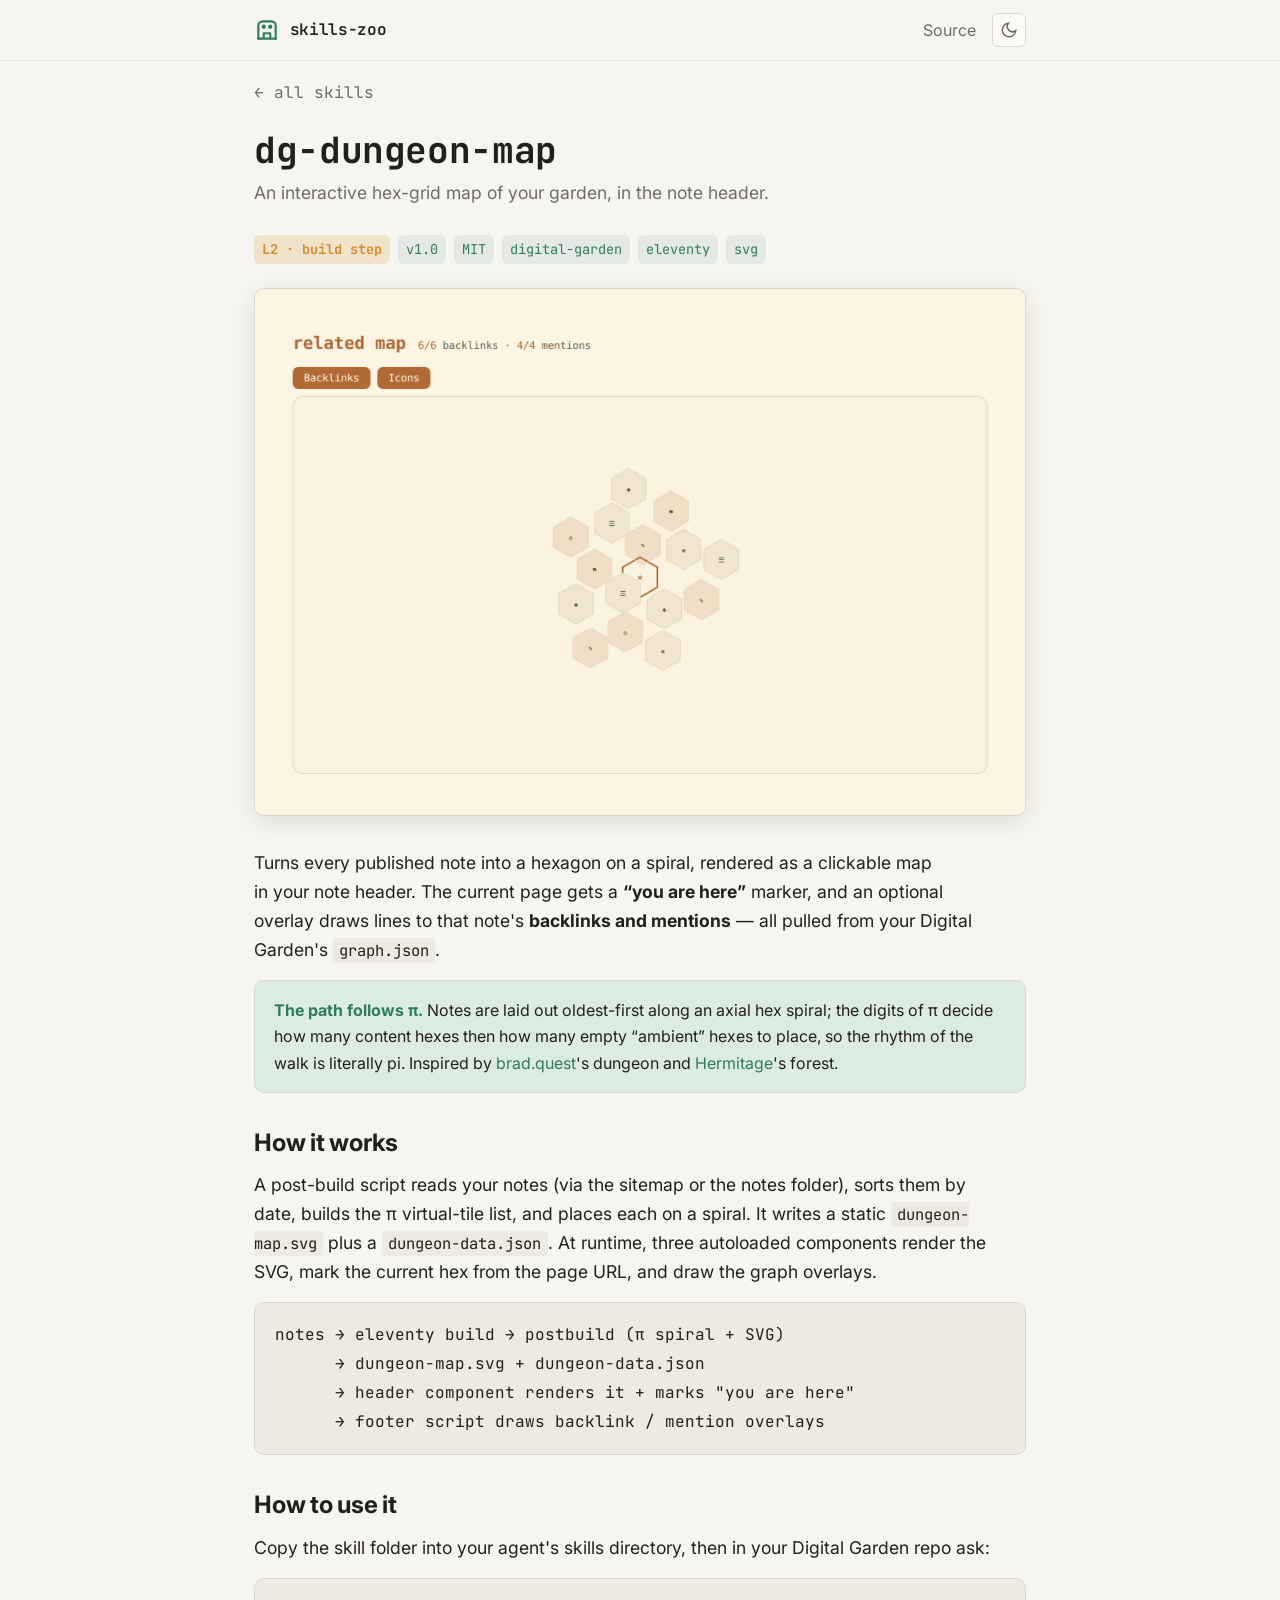
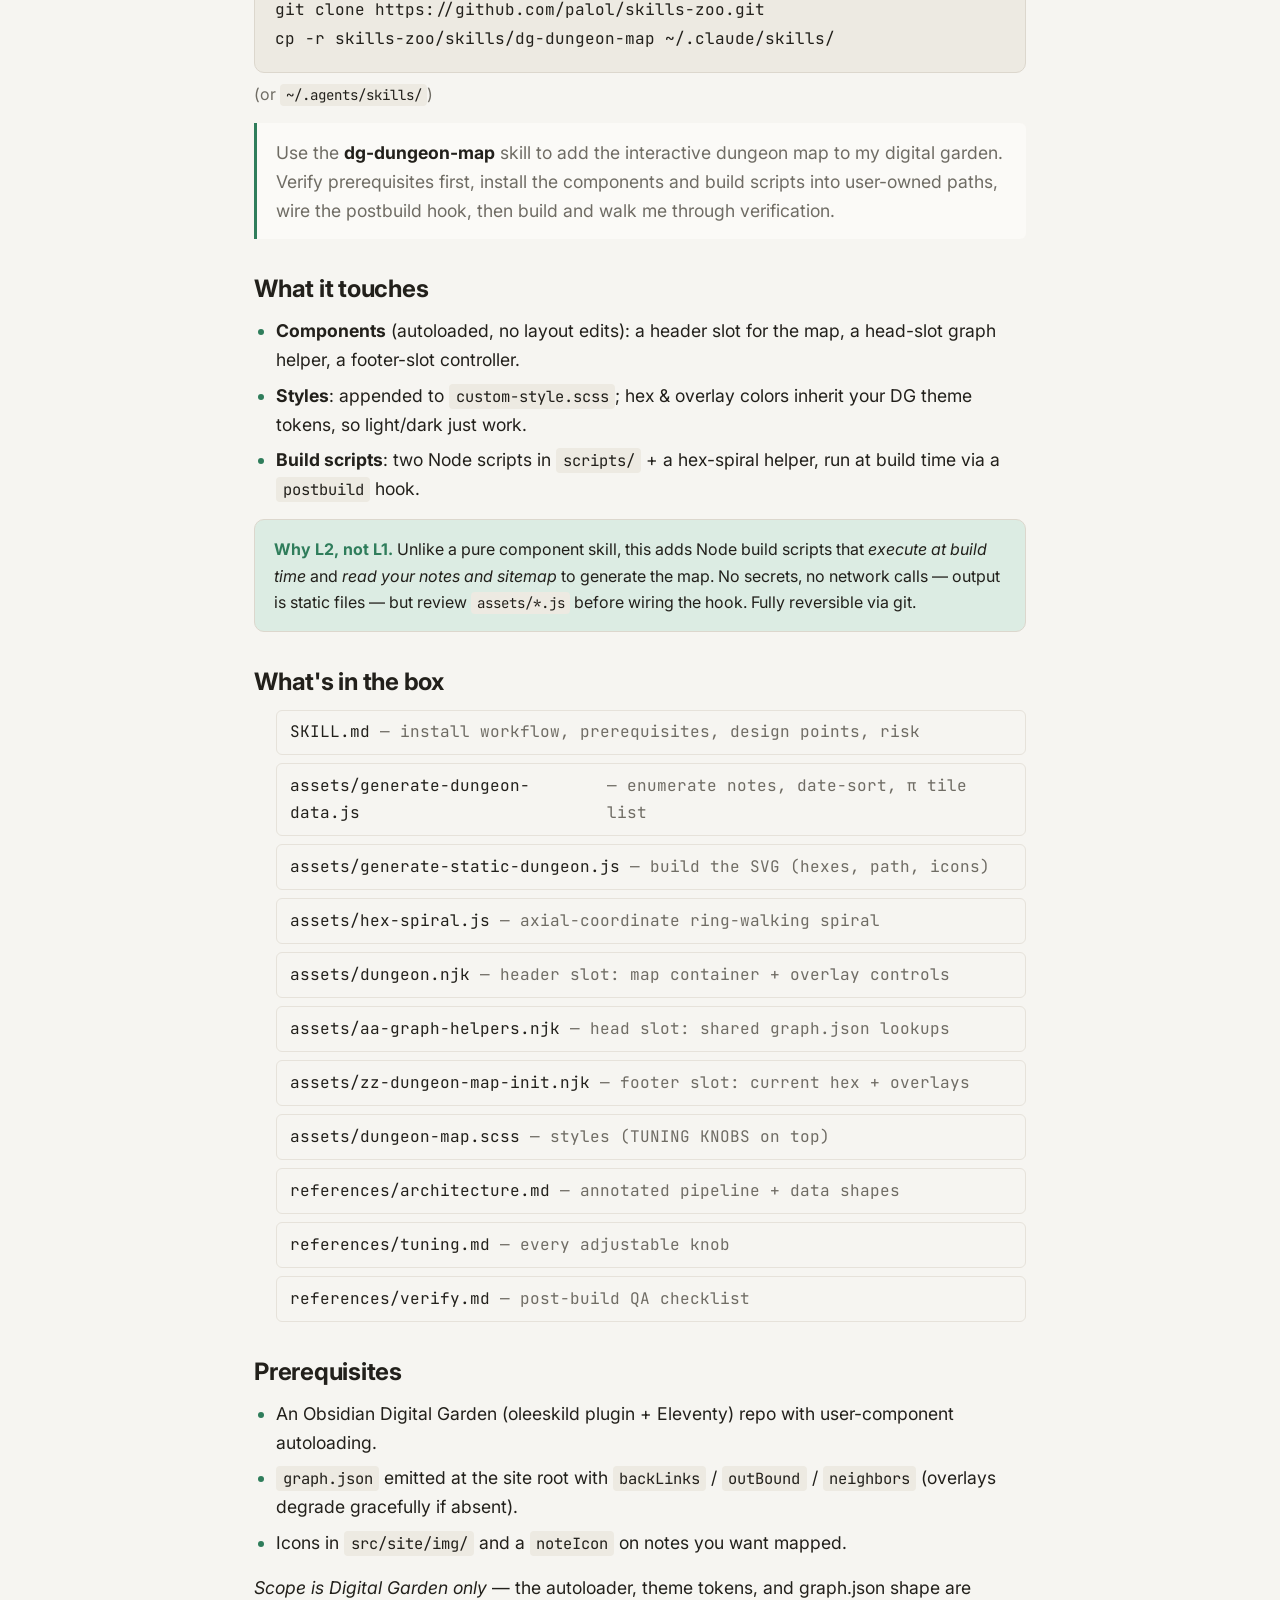
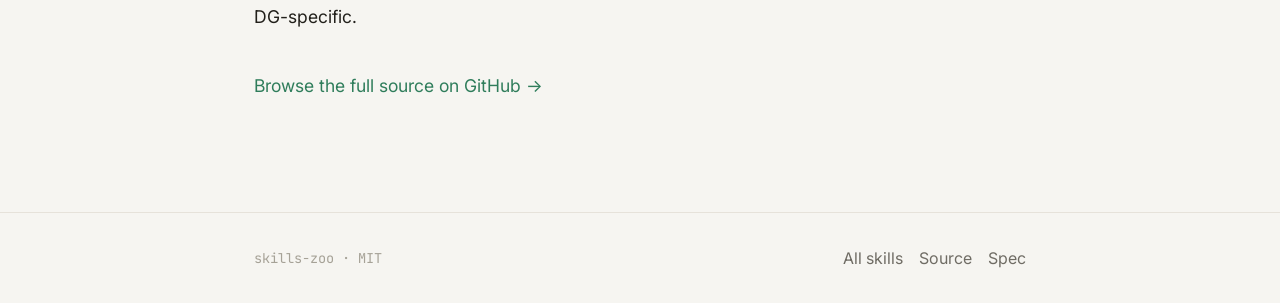
==== docs/skills/dg-dungeon-map/index.html @ d7ce1f59 "Add exemplar screenshots: card thumbs, detail heroes, og:image (7 skills, dark+light theme-swap)" ====
<!doctype html>
<html lang="en" data-theme="dark">
<head>
<meta charset="utf-8">
<meta name="viewport" content="width=device-width, initial-scale=1">
<title>dg-dungeon-map — skills-zoo</title>
<meta name="description" content="Add an interactive hex-grid dungeon map to an Obsidian Digital Garden site — a pi-driven spiral of your notes, a you-are-here marker, and backlink/mention overlays from graph.json.">
<link rel="preconnect" href="https://fonts.googleapis.com">
<link rel="preconnect" href="https://fonts.gstatic.com" crossorigin>
<link href="https://fonts.googleapis.com/css2?family=Inter:wght@400;500;600&family=JetBrains+Mono:wght@400;500;600&display=swap" rel="stylesheet">
<link rel="stylesheet" href="../../style.css">
<link rel="icon" href="data:image/svg+xml,%3Csvg xmlns='http://www.w3.org/2000/svg' viewBox='0 0 24 24' fill='none' stroke='%236cc79a' stroke-width='2'%3E%3Cpath d='M4 20V8a4 4 0 0 1 4-4h8a4 4 0 0 1 4 4v12'/%3E%3Cpath d='M4 20h16M9 20v-5h6v5'/%3E%3Ccircle cx='9' cy='9' r='1'/%3E%3Ccircle cx='15' cy='9' r='1'/%3E%3C/svg%3E">
<meta property="og:type" content="article">
<meta property="og:title" content="dg-dungeon-map — skills-zoo">
<meta property="og:description" content="Add an interactive hex-grid dungeon map to an Obsidian Digital Garden site — a pi-driven spiral of your notes, a you-are-here marker, and backlink/mention overlays from graph.json.">
<meta property="og:image" content="https://palol.github.io/skills-zoo/skills/dg-dungeon-map/preview-dark.png">
<meta property="og:url" content="https://palol.github.io/skills-zoo/skills/dg-dungeon-map/">
<meta name="twitter:card" content="summary_large_image">
<meta name="twitter:image" content="https://palol.github.io/skills-zoo/skills/dg-dungeon-map/preview-dark.png">
</head>
<body>

<header class="site-header">
  <div class="wrap">
    <a class="brand" href="../../">
      <svg viewBox="0 0 24 24" fill="none" stroke="currentColor" stroke-width="2" stroke-linecap="round" stroke-linejoin="round" aria-hidden="true">
        <path d="M4 20V8a4 4 0 0 1 4-4h8a4 4 0 0 1 4 4v12"/>
        <path d="M4 20h16M9 20v-5h6v5"/>
        <circle cx="9" cy="9" r="1"/><circle cx="15" cy="9" r="1"/>
      </svg>
      <span class="brand-name">skills-zoo</span>
    </a>
    <span class="header-spacer"></span>
    <a class="header-link" href="https://github.com/palol/skills-zoo/tree/main/skills/dg-dungeon-map">Source</a>
    <button class="theme-toggle" data-theme-toggle aria-label="Toggle theme"></button>
  </div>
</header>

<main class="wrap prose">

  <a class="backlink" href="../../">← all skills</a>

  <h1>dg-dungeon-map</h1>
  <p class="sub">An interactive hex-grid map of your garden, in the note header.</p>

  <div class="meta-row">
    <span class="risk-pill risk-pill--l2">L2 · build step</span>
    <span class="tag">v1.0</span>
    <span class="tag">MIT</span>
    <span class="tag">digital-garden</span>
    <span class="tag">eleventy</span>
    <span class="tag">svg</span>
  </div>

  
  <img class="skill-shot skill-shot--dark" src="./preview-dark.png" alt="dg-dungeon-map example screenshot" loading="lazy" width="900" height="560">
  <img class="skill-shot skill-shot--light" src="./preview-light.png" alt="dg-dungeon-map example screenshot" loading="lazy" width="900" height="560">
<p>Turns every published note into a hexagon on a spiral, rendered as a clickable map in your note header. The current page gets a <strong>“you are here”</strong> marker, and an optional overlay draws lines to that note's <strong>backlinks and mentions</strong> — all pulled from your Digital Garden's <code>graph.json</code>.</p>

  <div class="callout">
    <strong>The path follows π.</strong> Notes are laid out oldest-first along an axial hex spiral; the digits of π decide how many content hexes then how many empty “ambient” hexes to place, so the rhythm of the walk is literally pi. Inspired by <a href="https://brad.quest/">brad.quest</a>'s dungeon and <a href="https://hermitage.utsob.me/">Hermitage</a>'s forest.
  </div>

  <h2>How it works</h2>
  <p>A post-build script reads your notes (via the sitemap or the notes folder), sorts them by date, builds the π virtual-tile list, and places each on a spiral. It writes a static <code>dungeon-map.svg</code> plus a <code>dungeon-data.json</code>. At runtime, three autoloaded components render the SVG, mark the current hex from the page URL, and draw the graph overlays.</p>
  <pre><code>notes → eleventy build → postbuild (π spiral + SVG)
      → dungeon-map.svg + dungeon-data.json
      → header component renders it + marks "you are here"
      → footer script draws backlink / mention overlays</code></pre>

  <h2>How to use it</h2>
  <p>Copy the skill folder into your agent's skills directory, then in your Digital Garden repo ask:</p>
  <pre><code>git clone https://github.com/palol/skills-zoo.git
cp -r skills-zoo/skills/dg-dungeon-map ~/.claude/skills/</code></pre>
  <p style="margin-top:-.75rem;color:var(--text-muted);font-size:var(--text-sm)">(or <code>~/.agents/skills/</code>)</p>
  <blockquote><p>Use the <strong>dg-dungeon-map</strong> skill to add the interactive dungeon map to my digital garden. Verify prerequisites first, install the components and build scripts into user-owned paths, wire the postbuild hook, then build and walk me through verification.</p></blockquote>

  <h2>What it touches</h2>
  <ul>
    <li><strong>Components</strong> (autoloaded, no layout edits): a header slot for the map, a head-slot graph helper, a footer-slot controller.</li>
    <li><strong>Styles</strong>: appended to <code>custom-style.scss</code>; hex &amp; overlay colors inherit your DG theme tokens, so light/dark just work.</li>
    <li><strong>Build scripts</strong>: two Node scripts in <code>scripts/</code> + a hex-spiral helper, run at build time via a <code>postbuild</code> hook.</li>
  </ul>

  <div class="callout">
    <strong>Why L2, not L1.</strong> Unlike a pure component skill, this adds Node build scripts that <em>execute at build time</em> and <em>read your notes and sitemap</em> to generate the map. No secrets, no network calls — output is static files — but review <code>assets/*.js</code> before wiring the hook. Fully reversible via git.
  </div>

  <h2>What's in the box</h2>
  <ul class="filelist" role="list">
    <li><span class="fname">SKILL.md</span> — install workflow, prerequisites, design points, risk</li>
    <li><span class="fname">assets/generate-dungeon-data.js</span> — enumerate notes, date-sort, π tile list</li>
    <li><span class="fname">assets/generate-static-dungeon.js</span> — build the SVG (hexes, path, icons)</li>
    <li><span class="fname">assets/hex-spiral.js</span> — axial-coordinate ring-walking spiral</li>
    <li><span class="fname">assets/dungeon.njk</span> — header slot: map container + overlay controls</li>
    <li><span class="fname">assets/aa-graph-helpers.njk</span> — head slot: shared graph.json lookups</li>
    <li><span class="fname">assets/zz-dungeon-map-init.njk</span> — footer slot: current hex + overlays</li>
    <li><span class="fname">assets/dungeon-map.scss</span> — styles (TUNING KNOBS on top)</li>
    <li><span class="fname">references/architecture.md</span> — annotated pipeline + data shapes</li>
    <li><span class="fname">references/tuning.md</span> — every adjustable knob</li>
    <li><span class="fname">references/verify.md</span> — post-build QA checklist</li>
  </ul>

  <h2>Prerequisites</h2>
  <ul>
    <li>An Obsidian Digital Garden (oleeskild plugin + Eleventy) repo with user-component autoloading.</li>
    <li><code>graph.json</code> emitted at the site root with <code>backLinks</code> / <code>outBound</code> / <code>neighbors</code> (overlays degrade gracefully if absent).</li>
    <li>Icons in <code>src/site/img/</code> and a <code>noteIcon</code> on notes you want mapped.</li>
  </ul>
  <p><em>Scope is Digital Garden only</em> — the autoloader, theme tokens, and graph.json shape are DG-specific.</p>

  <p style="margin-top:2.5rem">
    <a href="https://github.com/palol/skills-zoo/tree/main/skills/dg-dungeon-map">Browse the full source on GitHub →</a>
  </p>

</main>

<footer class="site-footer">
  <div class="wrap">
    <span class="foot-mono">skills-zoo · MIT</span>
    <span class="header-spacer"></span>
    <a href="../../">All skills</a>
    <a href="https://github.com/palol/skills-zoo">Source</a>
    <a href="https://agentskills.io">Spec</a>
  </div>
</footer>

<script src="../../theme.js"></script>
</body>
</html>
---- docs/style.css ----
/* ============================================================
   skills-zoo docs — dark-first terminal/garden aesthetic
   ============================================================ */

:root, [data-theme="light"] {
  --bg:            #f6f5f1;
  --surface:       #fbfaf7;
  --surface-2:     #efece5;
  --border:        #dcd7cd;
  --divider:       #e6e2da;
  --text:          #22201b;
  --text-muted:    #6f6c64;
  --text-faint:    #a6a297;
  --accent:        #2f7d5b;   /* garden green */
  --accent-hover:  #245f45;
  --accent-soft:   #dcece3;
  --code-bg:       #edeae2;
  --tag-bg:        #e4e9e5;

  --font-mono: ui-monospace, 'SF Mono', 'JetBrains Mono', 'Fira Code', Menlo, Consolas, monospace;
  --font-body: 'Inter', -apple-system, BlinkMacSystemFont, 'Segoe UI', sans-serif;

  --radius:   10px;
  --radius-sm: 6px;
  --maxw: 820px;

  --text-xs: clamp(0.75rem, 0.7rem + 0.25vw, 0.85rem);
  --text-sm: clamp(0.875rem, 0.8rem + 0.35vw, 1rem);
  --text-base: clamp(1rem, 0.95rem + 0.25vw, 1.1rem);
  --text-lg: clamp(1.2rem, 1rem + 0.7vw, 1.5rem);
  --text-xl: clamp(1.6rem, 1.3rem + 1.2vw, 2.3rem);
  --text-2xl: clamp(2.1rem, 1.4rem + 2.6vw, 3.4rem);
}

[data-theme="dark"] {
  --bg:            #121311;
  --surface:       #191b18;
  --surface-2:     #20231f;
  --border:        #2c302a;
  --divider:       #23261f;
  --text:          #d6d4cc;
  --text-muted:    #8b8a80;
  --text-faint:    #5c5b53;
  --accent:        #6cc79a;
  --accent-hover:  #85d6ae;
  --accent-soft:   #1e2a23;
  --code-bg:       #1c1f1b;
  --tag-bg:        #23291f;
}

@media (prefers-color-scheme: dark) {
  :root:not([data-theme]) {
    --bg:#121311; --surface:#191b18; --surface-2:#20231f; --border:#2c302a;
    --divider:#23261f; --text:#d6d4cc; --text-muted:#8b8a80; --text-faint:#5c5b53;
    --accent:#6cc79a; --accent-hover:#85d6ae; --accent-soft:#1e2a23;
    --code-bg:#1c1f1b; --tag-bg:#23291f;
  }
}

*,*::before,*::after { box-sizing:border-box; margin:0; padding:0; }

html {
  -webkit-font-smoothing:antialiased; -moz-osx-font-smoothing:grayscale;
  text-rendering:optimizeLegibility; scroll-behavior:smooth; scroll-padding-top:5rem;
}

body {
  min-height:100dvh; line-height:1.65; font-family:var(--font-body);
  font-size:var(--text-base); color:var(--text); background:var(--bg);
}

img,svg { display:block; max-width:100%; }
a { color:var(--accent); text-decoration:none; }
a:hover { color:var(--accent-hover); text-decoration:underline; text-underline-offset:3px; }

h1,h2,h3 { line-height:1.15; text-wrap:balance; letter-spacing:-0.01em; }
p { text-wrap:pretty; max-width:68ch; }

::selection { background:var(--accent-soft); }
:focus-visible { outline:2px solid var(--accent); outline-offset:3px; border-radius:var(--radius-sm); }

@media (prefers-reduced-motion:reduce) {
  *,*::before,*::after { animation-duration:.01ms!important; transition-duration:.01ms!important; scroll-behavior:auto!important; }
}

a,button { transition:color .18s ease, background .18s ease, border-color .18s ease; }

/* ---------- layout ---------- */
.wrap { max-width:var(--maxw); margin-inline:auto; padding-inline:1.5rem; }

/* ---------- header ---------- */
.site-header {
  position:sticky; top:0; z-index:50;
  background:color-mix(in oklab, var(--bg) 86%, transparent);
  backdrop-filter:blur(10px);
  border-bottom:1px solid var(--divider);
}
.site-header .wrap {
  display:flex; align-items:center; gap:1rem;
  height:3.75rem;
}
.brand { display:flex; align-items:center; gap:.6rem; font-weight:600; color:var(--text); }
.brand:hover { text-decoration:none; color:var(--text); }
.brand svg { width:26px; height:26px; color:var(--accent); }
.brand .brand-name { font-family:var(--font-mono); font-size:1rem; letter-spacing:-.02em; }
.header-spacer { flex:1; }
.header-link { font-size:var(--text-sm); color:var(--text-muted); }
.header-link:hover { color:var(--text); text-decoration:none; }
.theme-toggle {
  display:grid; place-items:center; width:2.1rem; height:2.1rem;
  border:1px solid var(--border); border-radius:var(--radius-sm);
  background:var(--surface); color:var(--text-muted);
}
.theme-toggle:hover { color:var(--text); border-color:var(--accent); }

/* ---------- hero ---------- */
.hero { padding-block:clamp(3rem,8vw,6rem) 2.5rem; }
.eyebrow {
  font-family:var(--font-mono); font-size:var(--text-xs); letter-spacing:.12em;
  text-transform:uppercase; color:var(--accent); margin-bottom:1rem;
}
.hero h1 { font-size:var(--text-2xl); margin-bottom:1.1rem; }
.hero .lede { font-size:var(--text-lg); color:var(--text-muted); max-width:56ch; }
.hero .install-hint {
  margin-top:2rem; font-family:var(--font-mono); font-size:var(--text-sm);
  background:var(--code-bg); border:1px solid var(--border); border-radius:var(--radius);
  padding:1rem 1.15rem; color:var(--text); overflow-x:auto;
  display:flex; align-items:center; gap:.75rem;
}
.install-hint .prompt { color:var(--accent); user-select:none; }
.install-hint code { white-space:pre; }

/* ---------- sections ---------- */
section { padding-block:2rem; }
.section-label {
  font-family:var(--font-mono); font-size:var(--text-xs); letter-spacing:.1em;
  text-transform:uppercase; color:var(--text-faint); margin-bottom:1.25rem;
  display:flex; align-items:center; gap:.6rem;
}
.section-label::after { content:""; flex:1; height:1px; background:var(--divider); }

/* ---------- skill cards ---------- */
.skill-grid { display:grid; gap:1rem; }
.skill-card {
  display:block; border:1px solid var(--border); border-radius:var(--radius);
  background:var(--surface); padding:1.4rem 1.5rem; color:var(--text);
  position:relative; overflow:hidden;
}
.skill-card:hover { border-color:var(--accent); text-decoration:none; color:var(--text); }
.skill-card::before {
  content:""; position:absolute; left:0; top:0; bottom:0; width:3px;
  background:var(--accent); opacity:0; transition:opacity .18s ease;
}
.skill-card:hover::before { opacity:1; }
.skill-card .sc-head { display:flex; align-items:baseline; gap:.75rem; flex-wrap:wrap; margin-bottom:.5rem; }
.skill-card h3 { font-family:var(--font-mono); font-size:var(--text-lg); }
.skill-card .sc-ver { font-family:var(--font-mono); font-size:var(--text-xs); color:var(--text-faint); }
.skill-card p { color:var(--text-muted); font-size:var(--text-sm); max-width:none; }
/* card thumbnail preview */
.sc-thumb {
  display:block; width:calc(100% + 3rem); margin:-1.4rem -1.5rem 1.1rem;
  aspect-ratio:900/560; object-fit:cover; object-position:center top;
  border-bottom:1px solid var(--border); background:var(--surface-2);
}
.skill-card:hover .sc-thumb { filter:saturate(1.05); }
/* detail-page hero screenshot */
.skill-shot {
  width:100%; height:auto; border:1px solid var(--border);
  border-radius:var(--radius); background:var(--surface-2);
  margin:0 0 2rem; box-shadow:0 6px 24px rgba(0,0,0,.10);
}
/* theme-swap: show the preview matching the active theme (must come last) */
.sc-thumb--light, .skill-shot--light { display:none !important; }
[data-theme="light"] .sc-thumb--dark, [data-theme="light"] .skill-shot--dark { display:none !important; }
[data-theme="light"] .sc-thumb--light { display:block !important; }
[data-theme="light"] .skill-shot--light { display:block !important; }
.tags { display:flex; gap:.4rem; flex-wrap:wrap; margin-top:.85rem; }
.tag {
  font-family:var(--font-mono); font-size:var(--text-xs); color:var(--accent);
  background:var(--tag-bg); border-radius:var(--radius-sm); padding:.18rem .5rem;
}
.risk-pill {
  font-family:var(--font-mono); font-size:var(--text-xs); font-weight:600;
  padding:.18rem .5rem; border-radius:var(--radius-sm);
  background:var(--accent-soft); color:var(--accent);
}
.risk-pill--l2 {
  background:color-mix(in srgb, #d98a1f 18%, transparent);
  color:#d98a1f;
}

/* ---------- how-it-works steps ---------- */
.steps { display:grid; gap:.9rem; counter-reset:step; }
.step {
  display:flex; gap:1rem; align-items:flex-start;
  border:1px solid var(--divider); border-radius:var(--radius);
  background:var(--surface); padding:1rem 1.2rem;
}
.step .num {
  flex:none; width:1.9rem; height:1.9rem; display:grid; place-items:center;
  font-family:var(--font-mono); font-size:var(--text-sm); font-weight:600;
  background:var(--accent-soft); color:var(--accent); border-radius:var(--radius-sm);
}
.step .body h4 { font-size:var(--text-base); margin-bottom:.15rem; }
.step .body p { font-size:var(--text-sm); color:var(--text-muted); margin:0; }
.step code { font-family:var(--font-mono); font-size:.85em; background:var(--code-bg); padding:.1em .35em; border-radius:4px; }

/* ---------- prose (skill detail) ---------- */
.prose { padding-block:1rem 3rem; }
.prose h1 { font-size:var(--text-xl); font-family:var(--font-mono); margin-bottom:.4rem; }
.prose > .sub { color:var(--text-muted); font-size:var(--text-base); margin-bottom:1.75rem; }
.prose h2 { font-size:var(--text-lg); margin:2.25rem 0 .85rem; }
.prose h3 { font-size:var(--text-base); margin:1.5rem 0 .5rem; font-family:var(--font-mono); }
.prose p, .prose li { color:var(--text); font-size:var(--text-base); }
.prose p { margin-bottom:1rem; }
.prose ul, .prose ol { margin:0 0 1rem 1.4rem; }
.prose li { margin-bottom:.4rem; }
.prose li::marker { color:var(--accent); }
.prose strong { color:var(--text); }
.prose code {
  font-family:var(--font-mono); font-size:.88em; background:var(--code-bg);
  padding:.12em .4em; border-radius:4px; color:var(--text);
}
.prose pre {
  background:var(--code-bg); border:1px solid var(--border); border-radius:var(--radius);
  padding:1.1rem 1.25rem; overflow-x:auto; margin:0 0 1.25rem;
}
.prose pre code { background:none; padding:0; font-size:var(--text-sm); line-height:1.55; }
.prose blockquote {
  border-left:3px solid var(--accent); background:var(--surface);
  padding:.9rem 1.2rem; margin:0 0 1.25rem; border-radius:0 var(--radius-sm) var(--radius-sm) 0;
  color:var(--text-muted);
}
.prose blockquote p { margin:0; color:var(--text-muted); }

.callout {
  border:1px solid var(--border); background:var(--accent-soft);
  border-radius:var(--radius); padding:1rem 1.2rem; margin-bottom:1.5rem;
  font-size:var(--text-sm);
}
.callout strong { color:var(--accent); }

.backlink {
  display:inline-flex; align-items:center; gap:.4rem; font-family:var(--font-mono);
  font-size:var(--text-sm); color:var(--text-muted); margin-bottom:1.5rem;
}
.backlink:hover { color:var(--accent); text-decoration:none; }

.meta-row { display:flex; gap:.5rem; flex-wrap:wrap; align-items:center; margin-bottom:1.5rem; }
.filelist { list-style:none; margin:0; padding:0; display:grid; gap:.5rem; }
.filelist li {
  font-family:var(--font-mono); font-size:var(--text-sm); color:var(--text-muted);
  border:1px solid var(--divider); border-radius:var(--radius-sm);
  padding:.55rem .8rem; margin:0; display:flex; gap:.6rem; align-items:center;
}
.filelist .fname { color:var(--text); }

/* ---------- footer ---------- */
.site-footer {
  border-top:1px solid var(--divider); margin-top:3rem;
  padding-block:2rem; color:var(--text-faint); font-size:var(--text-sm);
}
.site-footer .wrap { display:flex; gap:1rem; flex-wrap:wrap; align-items:center; }
.site-footer a { color:var(--text-muted); }
.site-footer .foot-mono { font-family:var(--font-mono); font-size:var(--text-xs); }
.site-footer .header-spacer { flex:1; }
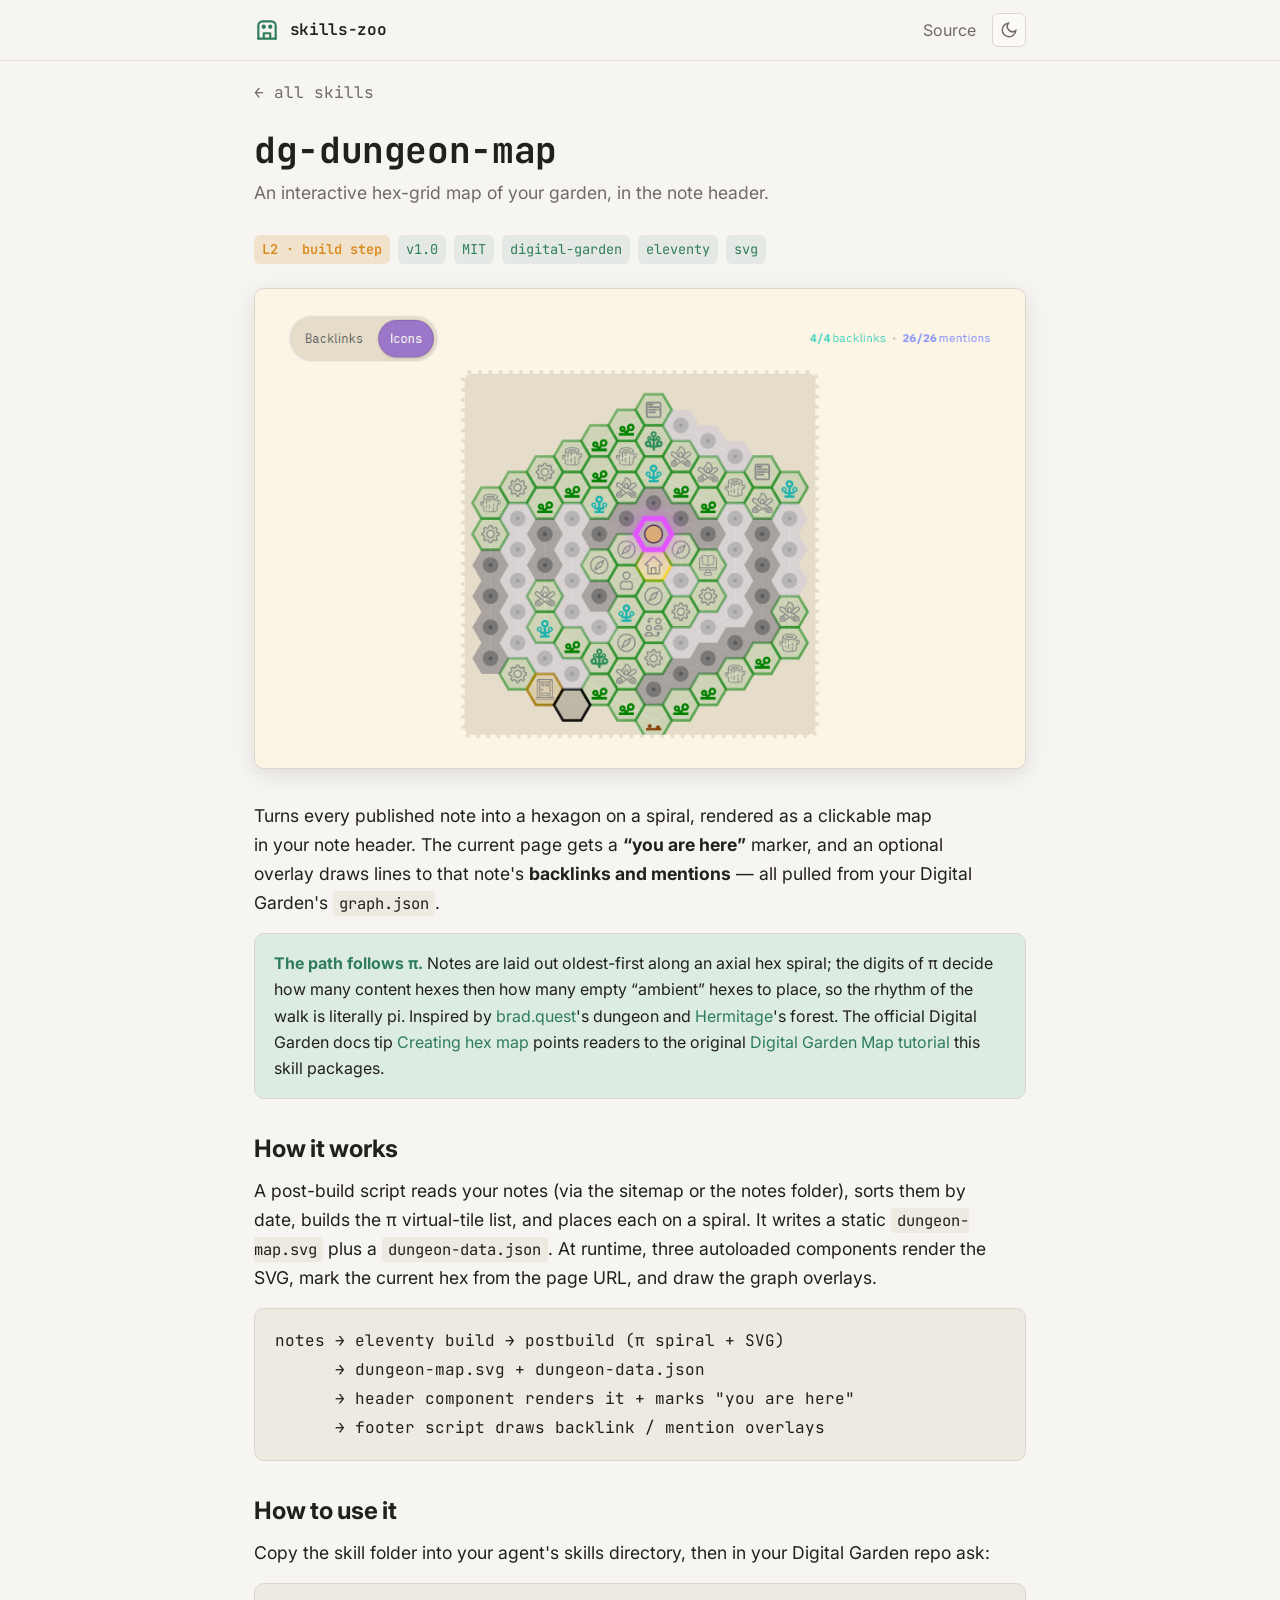
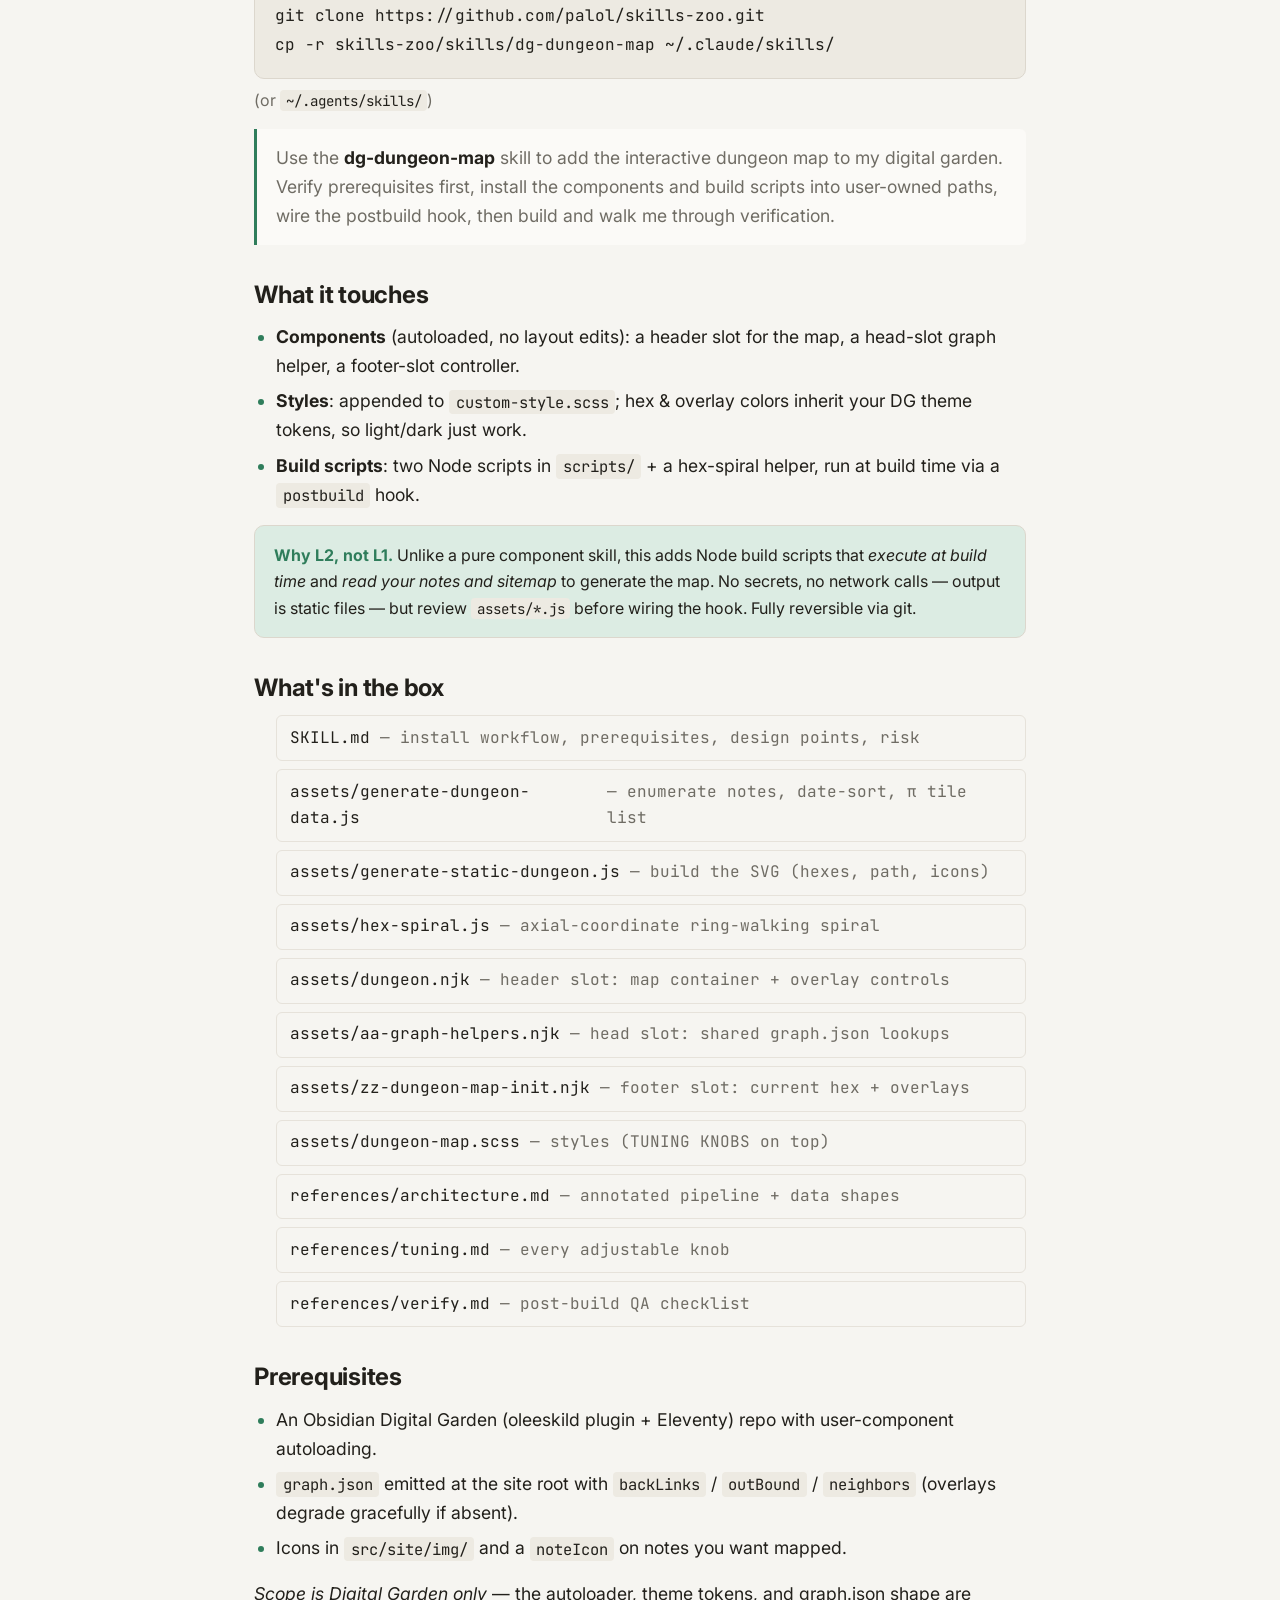
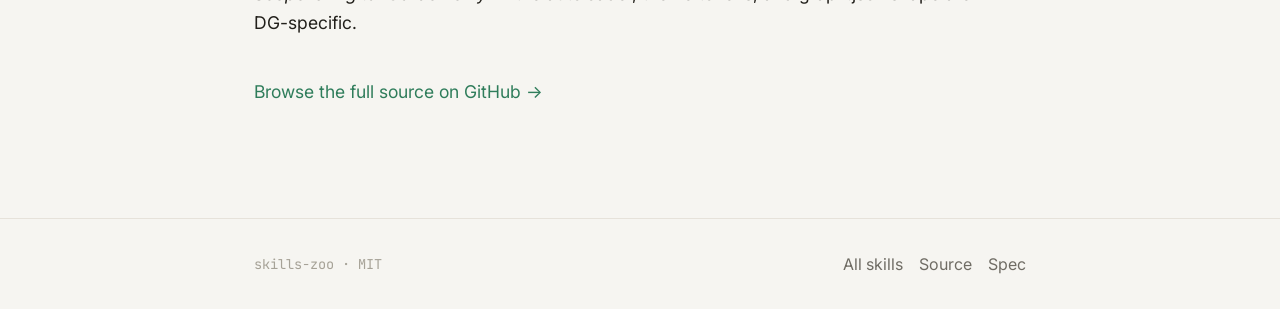
==== commit e04d33b5: "Note that DG docs tip Creating hex map links the original tutorial. Co-authored-by: Cursor <cursorag" ====
--- a/docs/skills/dg-dungeon-map/index.html
+++ b/docs/skills/dg-dungeon-map/index.html
@@ -58,7 +58,7 @@
 <p>Turns every published note into a hexagon on a spiral, rendered as a clickable map in your note header. The current page gets a <strong>“you are here”</strong> marker, and an optional overlay draws lines to that note's <strong>backlinks and mentions</strong> — all pulled from your Digital Garden's <code>graph.json</code>.</p>
 
   <div class="callout">
-    <strong>The path follows π.</strong> Notes are laid out oldest-first along an axial hex spiral; the digits of π decide how many content hexes then how many empty “ambient” hexes to place, so the rhythm of the walk is literally pi. Inspired by <a href="https://brad.quest/">brad.quest</a>'s dungeon and <a href="https://hermitage.utsob.me/">Hermitage</a>'s forest.
+    <strong>The path follows π.</strong> Notes are laid out oldest-first along an axial hex spiral; the digits of π decide how many content hexes then how many empty “ambient” hexes to place, so the rhythm of the walk is literally pi. Inspired by <a href="https://brad.quest/">brad.quest</a>'s dungeon and <a href="https://hermitage.utsob.me/">Hermitage</a>'s forest. The official Digital Garden docs tip <a href="https://docs.forestry.md/advanced/tips-and-tricks/#creating-hex-map">Creating hex map</a> points readers to the original <a href="https://www.paologabriel.com/swamp/digital-garden-map/">Digital Garden Map tutorial</a> this skill packages.
   </div>
 
   <h2>How it works</h2>
--- a/docs/style.css
+++ b/docs/style.css
@@ -156,6 +156,32 @@
 .skill-card h3 { font-family:var(--font-mono); font-size:var(--text-lg); }
 .skill-card .sc-ver { font-family:var(--font-mono); font-size:var(--text-xs); color:var(--text-faint); }
 .skill-card p { color:var(--text-muted); font-size:var(--text-sm); max-width:none; }
+/* compact skills index strip */
+.skill-index {
+  display:flex; align-items:baseline; gap:.9rem; flex-wrap:wrap;
+  margin:0 0 2.2rem; padding-bottom:1.4rem; border-bottom:1px solid var(--divider);
+}
+.skill-index-label {
+  font-family:var(--font-mono); font-size:var(--text-xs);
+  color:var(--text-faint); text-transform:uppercase; letter-spacing:.08em; white-space:nowrap;
+}
+.skill-index-pills { display:flex; gap:.4rem; flex-wrap:wrap; }
+.skill-index-pill {
+  font-family:var(--font-mono); font-size:var(--text-xs); color:var(--text-muted);
+  background:var(--surface-2); border:1px solid var(--border); border-radius:var(--radius-sm);
+  padding:.28rem .6rem; text-decoration:none; transition:color .15s ease, border-color .15s ease;
+}
+.skill-index-pill:hover { color:var(--accent); border-color:var(--accent); }
+.skill-index-pill--meta {
+  border-style:dashed;
+  color:var(--text-faint);
+}
+.skill-index-pill--meta:hover { color:var(--accent); border-color:var(--accent); }
+.skill-card { scroll-margin-top:1.5rem; }
+.skill-card--meta {
+  border-style:dashed;
+}
+.skill-card--meta:hover { border-style:dashed; }
 /* card thumbnail preview */
 .sc-thumb {
   display:block; width:calc(100% + 3rem); margin:-1.4rem -1.5rem 1.1rem;
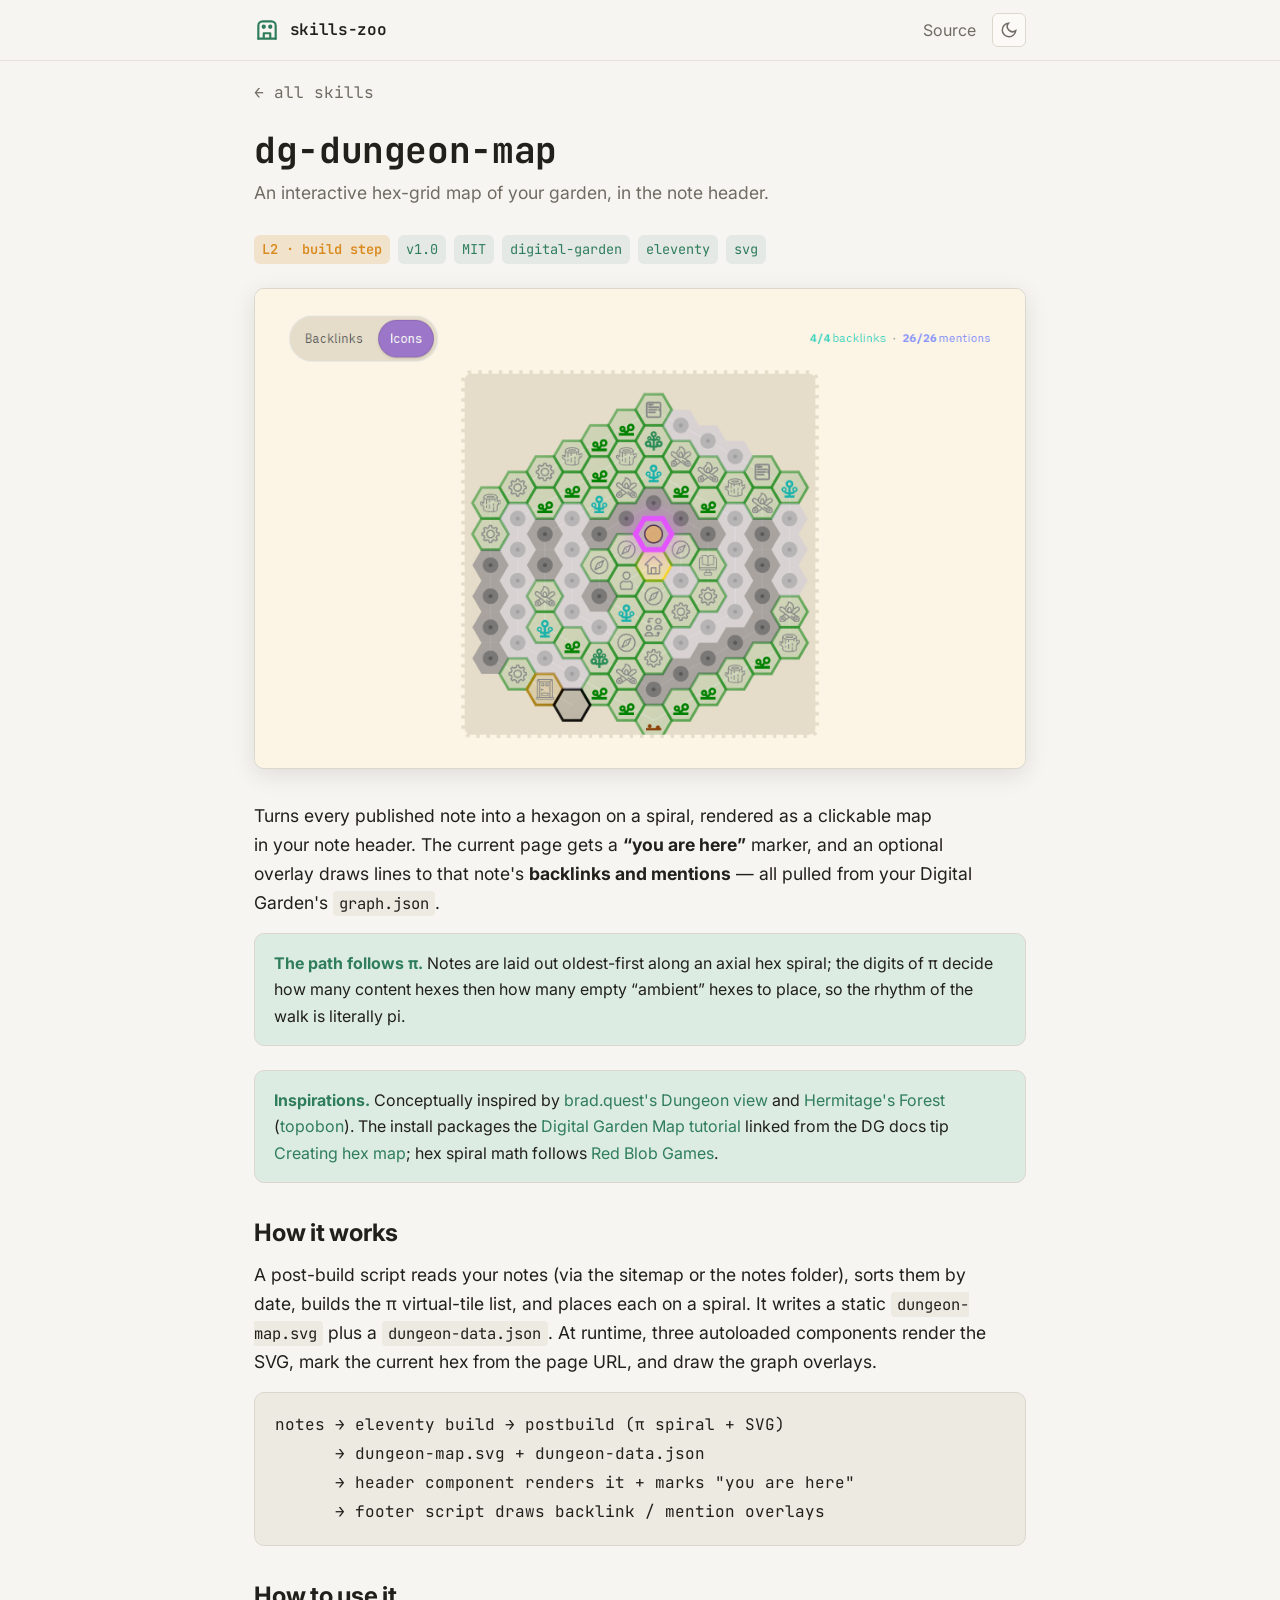
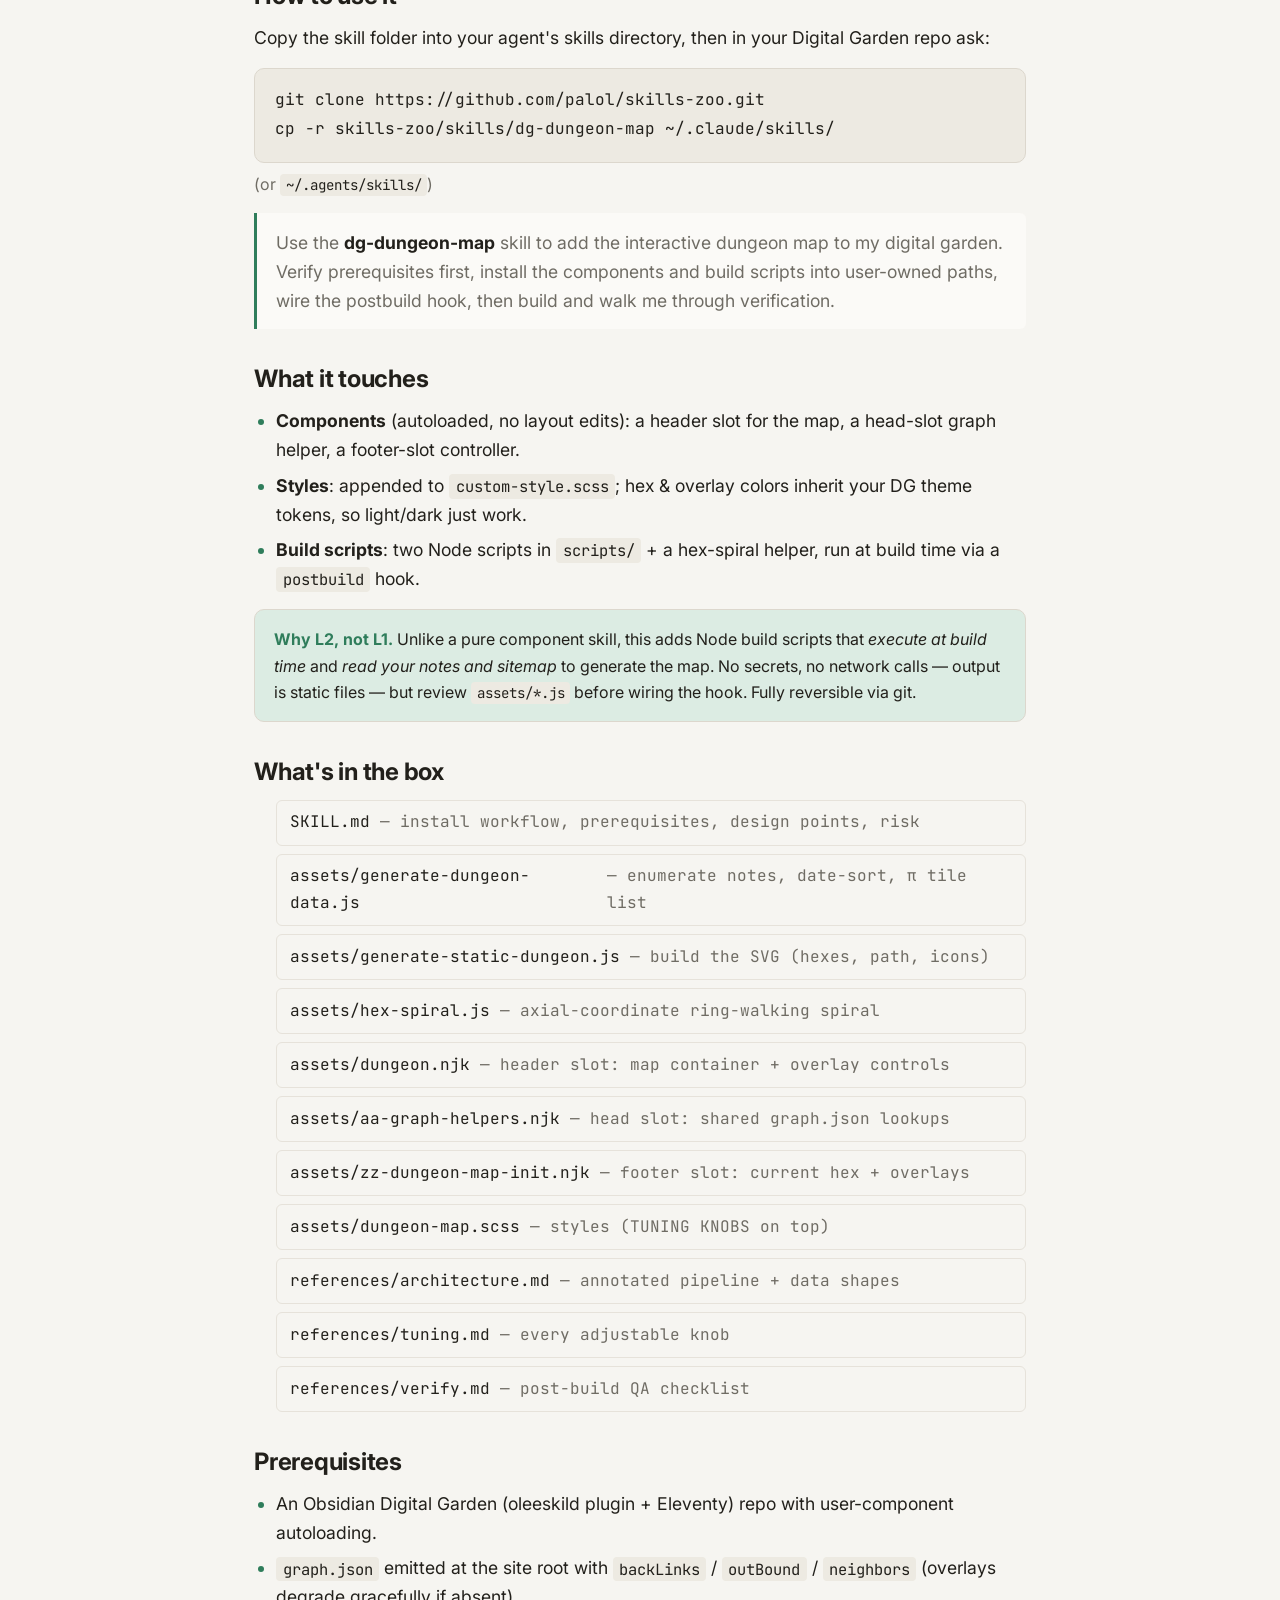
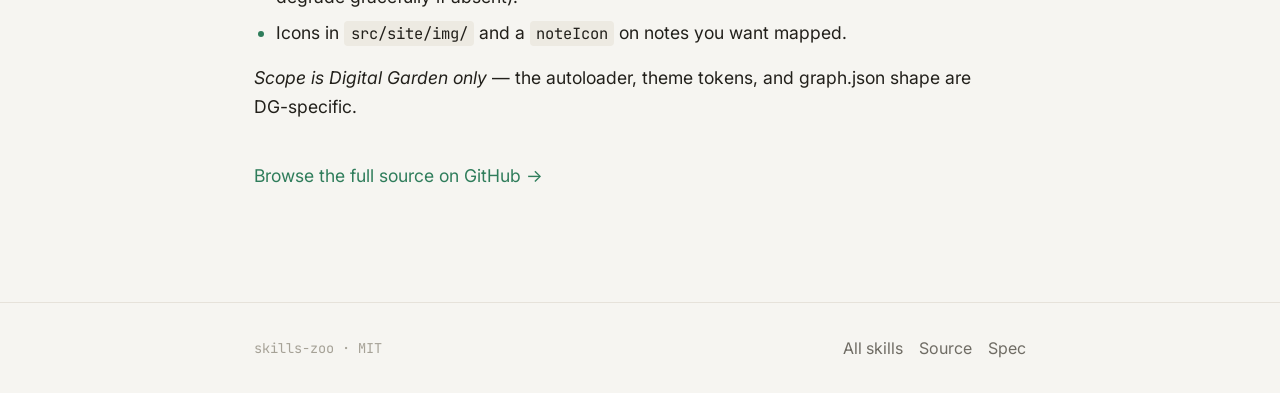
==== commit 5a38b7f2: "Cite public inspirations and drop private wedding provenance. Co-authored-by: Cursor <cursoragent@cu" ====
--- a/docs/skills/dg-dungeon-map/index.html
+++ b/docs/skills/dg-dungeon-map/index.html
@@ -58,7 +58,11 @@
 <p>Turns every published note into a hexagon on a spiral, rendered as a clickable map in your note header. The current page gets a <strong>“you are here”</strong> marker, and an optional overlay draws lines to that note's <strong>backlinks and mentions</strong> — all pulled from your Digital Garden's <code>graph.json</code>.</p>
 
   <div class="callout">
-    <strong>The path follows π.</strong> Notes are laid out oldest-first along an axial hex spiral; the digits of π decide how many content hexes then how many empty “ambient” hexes to place, so the rhythm of the walk is literally pi. Inspired by <a href="https://brad.quest/">brad.quest</a>'s dungeon and <a href="https://hermitage.utsob.me/">Hermitage</a>'s forest. The official Digital Garden docs tip <a href="https://docs.forestry.md/advanced/tips-and-tricks/#creating-hex-map">Creating hex map</a> points readers to the original <a href="https://www.paologabriel.com/swamp/digital-garden-map/">Digital Garden Map tutorial</a> this skill packages.
+    <strong>The path follows π.</strong> Notes are laid out oldest-first along an axial hex spiral; the digits of π decide how many content hexes then how many empty “ambient” hexes to place, so the rhythm of the walk is literally pi.
+  </div>
+
+  <div class="callout">
+    <strong>Inspirations.</strong> Conceptually inspired by <a href="https://brad.quest/map/#dungeon">brad.quest's Dungeon view</a> and <a href="https://hermitage.utsob.me/writings/technical/how-tos/steal-my-look/#forest">Hermitage's Forest</a> (<a href="https://github.com/uroybd/topobon">topobon</a>). The install packages the <a href="https://www.paologabriel.com/swamp/digital-garden-map/">Digital Garden Map tutorial</a> linked from the DG docs tip <a href="https://docs.forestry.md/advanced/tips-and-tricks/#creating-hex-map">Creating hex map</a>; hex spiral math follows <a href="https://www.redblobgames.com/grids/hexagons/#rings-spiral">Red Blob Games</a>.
   </div>
 
   <h2>How it works</h2>
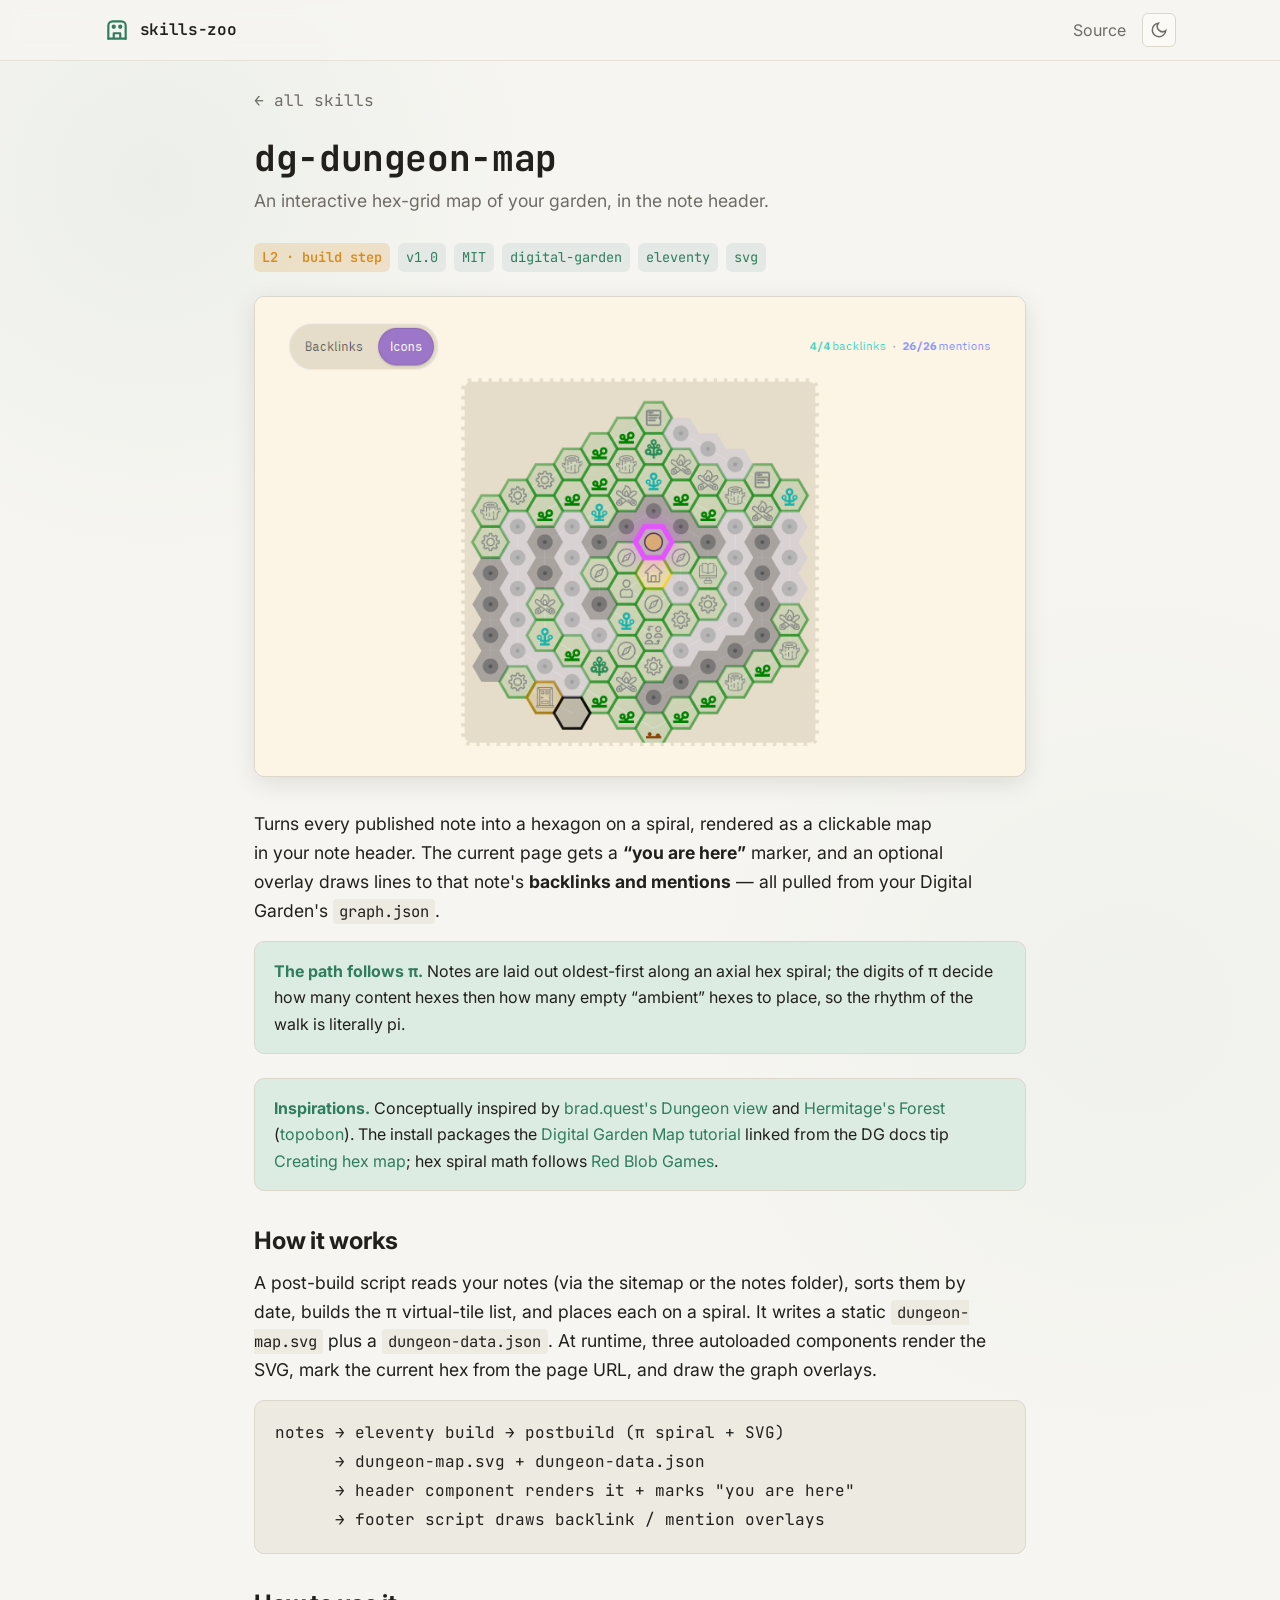
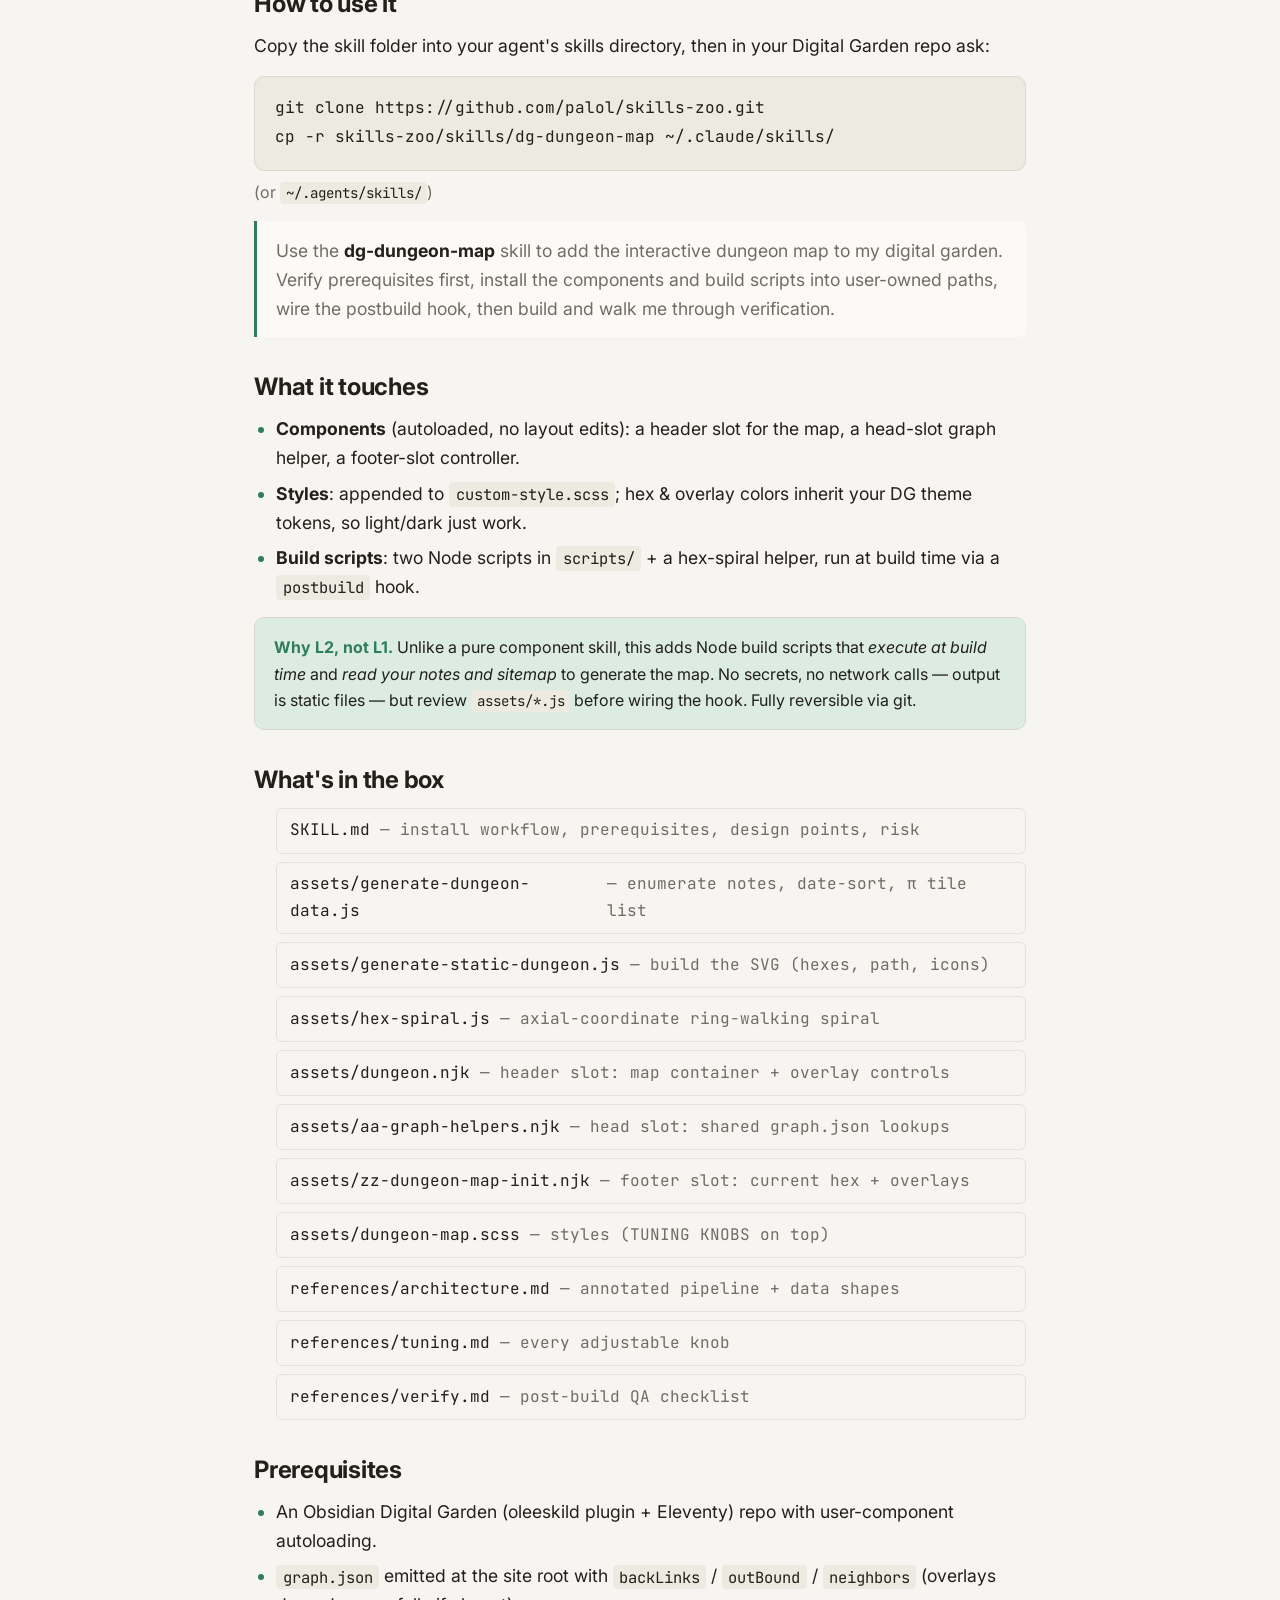
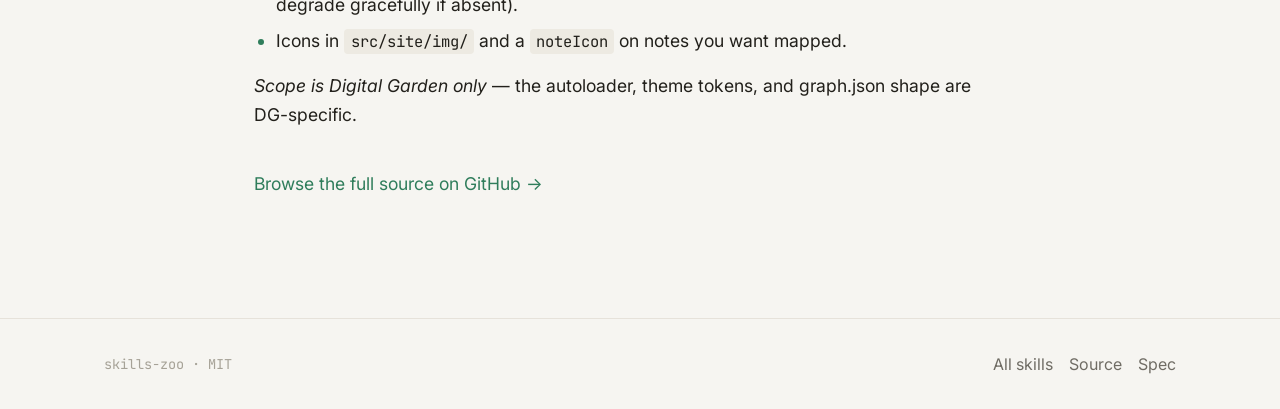
==== commit 5d04d43b: "Polish responsive site design Co-authored-by: Pa0 <palol@users.noreply.github.com>" ====
--- a/docs/skills/dg-dungeon-map/index.html
+++ b/docs/skills/dg-dungeon-map/index.html
@@ -9,6 +9,7 @@
 <link rel="preconnect" href="https://fonts.gstatic.com" crossorigin>
 <link href="https://fonts.googleapis.com/css2?family=Inter:wght@400;500;600&family=JetBrains+Mono:wght@400;500;600&display=swap" rel="stylesheet">
 <link rel="stylesheet" href="../../style.css">
+<script src="../../theme.js"></script>
 <link rel="icon" href="data:image/svg+xml,%3Csvg xmlns='http://www.w3.org/2000/svg' viewBox='0 0 24 24' fill='none' stroke='%236cc79a' stroke-width='2'%3E%3Cpath d='M4 20V8a4 4 0 0 1 4-4h8a4 4 0 0 1 4 4v12'/%3E%3Cpath d='M4 20h16M9 20v-5h6v5'/%3E%3Ccircle cx='9' cy='9' r='1'/%3E%3Ccircle cx='15' cy='9' r='1'/%3E%3C/svg%3E">
 <meta property="og:type" content="article">
 <meta property="og:title" content="dg-dungeon-map — skills-zoo">
@@ -129,6 +130,5 @@
   </div>
 </footer>
 
-<script src="../../theme.js"></script>
 </body>
 </html>
--- a/docs/style.css
+++ b/docs/style.css
@@ -22,7 +22,10 @@
 
   --radius:   10px;
   --radius-sm: 6px;
-  --maxw: 820px;
+  --maxw: 1120px;
+  --prose-w: 820px;
+  --shadow-sm: 0 1px 2px rgba(34, 32, 27, .05), 0 8px 24px rgba(34, 32, 27, .04);
+  --shadow-md: 0 2px 4px rgba(34, 32, 27, .06), 0 18px 44px rgba(34, 32, 27, .09);
 
   --text-xs: clamp(0.75rem, 0.7rem + 0.25vw, 0.85rem);
   --text-sm: clamp(0.875rem, 0.8rem + 0.35vw, 1rem);
@@ -46,6 +49,8 @@
   --accent-soft:   #1e2a23;
   --code-bg:       #1c1f1b;
   --tag-bg:        #23291f;
+  --shadow-sm: 0 1px 2px rgba(0, 0, 0, .2), 0 8px 24px rgba(0, 0, 0, .12);
+  --shadow-md: 0 2px 4px rgba(0, 0, 0, .25), 0 20px 48px rgba(0, 0, 0, .24);
 }
 
 @media (prefers-color-scheme: dark) {
@@ -67,6 +72,9 @@
 body {
   min-height:100dvh; line-height:1.65; font-family:var(--font-body);
   font-size:var(--text-base); color:var(--text); background:var(--bg);
+  background-image:
+    radial-gradient(circle at 12% 5%, color-mix(in srgb, var(--accent) 5%, transparent) 0, transparent 24rem),
+    radial-gradient(circle at 88% 28%, color-mix(in srgb, var(--accent) 3%, transparent) 0, transparent 28rem);
 }
 
 img,svg { display:block; max-width:100%; }
@@ -83,7 +91,7 @@
   *,*::before,*::after { animation-duration:.01ms!important; transition-duration:.01ms!important; scroll-behavior:auto!important; }
 }
 
-a,button { transition:color .18s ease, background .18s ease, border-color .18s ease; }
+a,button { transition:color .18s ease, background .18s ease, border-color .18s ease, transform .18s ease, box-shadow .18s ease; }
 
 /* ---------- layout ---------- */
 .wrap { max-width:var(--maxw); margin-inline:auto; padding-inline:1.5rem; }
@@ -93,6 +101,7 @@
   position:sticky; top:0; z-index:50;
   background:color-mix(in oklab, var(--bg) 86%, transparent);
   backdrop-filter:blur(10px);
+  -webkit-backdrop-filter:blur(10px);
   border-bottom:1px solid var(--divider);
 }
 .site-header .wrap {
@@ -111,27 +120,37 @@
   border:1px solid var(--border); border-radius:var(--radius-sm);
   background:var(--surface); color:var(--text-muted);
 }
-.theme-toggle:hover { color:var(--text); border-color:var(--accent); }
+.theme-toggle:hover { color:var(--text); border-color:var(--accent); background:var(--surface-2); }
+.theme-toggle:active { transform:translateY(1px); }
 
 /* ---------- hero ---------- */
-.hero { padding-block:clamp(3rem,8vw,6rem) 2.5rem; }
+.hero { max-width:900px; padding-block:clamp(3.5rem,8vw,6.5rem) 2.75rem; }
 .eyebrow {
   font-family:var(--font-mono); font-size:var(--text-xs); letter-spacing:.12em;
   text-transform:uppercase; color:var(--accent); margin-bottom:1rem;
 }
-.hero h1 { font-size:var(--text-2xl); margin-bottom:1.1rem; }
+.hero h1 { font-size:var(--text-2xl); margin-bottom:1.1rem; letter-spacing:-.035em; }
 .hero .lede { font-size:var(--text-lg); color:var(--text-muted); max-width:56ch; }
 .hero .install-hint {
-  margin-top:2rem; font-family:var(--font-mono); font-size:var(--text-sm);
+  max-width:720px; margin-top:2.25rem; font-family:var(--font-mono); font-size:var(--text-sm);
   background:var(--code-bg); border:1px solid var(--border); border-radius:var(--radius);
-  padding:1rem 1.15rem; color:var(--text); overflow-x:auto;
+  padding:.85rem .9rem .85rem 1.15rem; color:var(--text);
   display:flex; align-items:center; gap:.75rem;
+  box-shadow:var(--shadow-sm);
 }
 .install-hint .prompt { color:var(--accent); user-select:none; }
-.install-hint code { white-space:pre; }
+.install-hint code { min-width:0; overflow-x:auto; white-space:pre; scrollbar-width:thin; }
+.copy-command {
+  flex:none; display:grid; place-items:center; width:2.15rem; height:2.15rem; margin-left:auto;
+  border:1px solid var(--border); border-radius:var(--radius-sm);
+  background:var(--surface); color:var(--text-muted); cursor:pointer;
+}
+.copy-command:hover { color:var(--accent); border-color:var(--accent); }
+.copy-command svg { width:1rem; height:1rem; }
+.copy-command.is-copied { color:var(--accent); border-color:var(--accent); background:var(--accent-soft); }
 
 /* ---------- sections ---------- */
-section { padding-block:2rem; }
+section { padding-block:2.25rem; }
 .section-label {
   font-family:var(--font-mono); font-size:var(--text-xs); letter-spacing:.1em;
   text-transform:uppercase; color:var(--text-faint); margin-bottom:1.25rem;
@@ -140,26 +159,34 @@
 .section-label::after { content:""; flex:1; height:1px; background:var(--divider); }
 
 /* ---------- skill cards ---------- */
-.skill-grid { display:grid; gap:1rem; }
+.skill-grid { display:grid; gap:1.15rem; }
 .skill-card {
-  display:block; border:1px solid var(--border); border-radius:var(--radius);
+  display:flex; flex-direction:column; border:1px solid var(--border); border-radius:var(--radius);
   background:var(--surface); padding:1.4rem 1.5rem; color:var(--text);
-  position:relative; overflow:hidden;
-}
-.skill-card:hover { border-color:var(--accent); text-decoration:none; color:var(--text); }
+  position:relative; overflow:hidden; box-shadow:var(--shadow-sm);
+}
+.skill-card:hover {
+  border-color:color-mix(in srgb, var(--accent) 72%, var(--border));
+  text-decoration:none; color:var(--text); transform:translateY(-3px); box-shadow:var(--shadow-md);
+}
 .skill-card::before {
   content:""; position:absolute; left:0; top:0; bottom:0; width:3px;
   background:var(--accent); opacity:0; transition:opacity .18s ease;
 }
 .skill-card:hover::before { opacity:1; }
-.skill-card .sc-head { display:flex; align-items:baseline; gap:.75rem; flex-wrap:wrap; margin-bottom:.5rem; }
-.skill-card h3 { font-family:var(--font-mono); font-size:var(--text-lg); }
+.skill-card .sc-head { display:flex; align-items:center; gap:.65rem; flex-wrap:wrap; margin-bottom:.65rem; }
+.skill-card h3 { font-family:var(--font-mono); font-size:var(--text-lg); letter-spacing:-.03em; }
+.skill-card h3::after {
+  content:"↗"; display:inline-block; margin-left:.45rem; color:var(--text-faint);
+  font-size:.72em; font-weight:400; transition:color .18s ease, transform .18s ease;
+}
+.skill-card:hover h3::after { color:var(--accent); transform:translate(2px,-2px); }
 .skill-card .sc-ver { font-family:var(--font-mono); font-size:var(--text-xs); color:var(--text-faint); }
 .skill-card p { color:var(--text-muted); font-size:var(--text-sm); max-width:none; }
 /* compact skills index strip */
 .skill-index {
   display:flex; align-items:baseline; gap:.9rem; flex-wrap:wrap;
-  margin:0 0 2.2rem; padding-bottom:1.4rem; border-bottom:1px solid var(--divider);
+  margin:0 0 2.5rem; padding-bottom:1.5rem; border-bottom:1px solid var(--divider);
 }
 .skill-index-label {
   font-family:var(--font-mono); font-size:var(--text-xs);
@@ -169,9 +196,9 @@
 .skill-index-pill {
   font-family:var(--font-mono); font-size:var(--text-xs); color:var(--text-muted);
   background:var(--surface-2); border:1px solid var(--border); border-radius:var(--radius-sm);
-  padding:.28rem .6rem; text-decoration:none; transition:color .15s ease, border-color .15s ease;
-}
-.skill-index-pill:hover { color:var(--accent); border-color:var(--accent); }
+  padding:.3rem .62rem; text-decoration:none; transition:color .15s ease, border-color .15s ease, transform .15s ease;
+}
+.skill-index-pill:hover { color:var(--accent); border-color:var(--accent); text-decoration:none; transform:translateY(-1px); }
 .skill-index-pill--meta {
   border-style:dashed;
   color:var(--text-faint);
@@ -187,8 +214,9 @@
   display:block; width:calc(100% + 3rem); margin:-1.4rem -1.5rem 1.1rem;
   aspect-ratio:900/560; object-fit:cover; object-position:center top;
   border-bottom:1px solid var(--border); background:var(--surface-2);
-}
-.skill-card:hover .sc-thumb { filter:saturate(1.05); }
+  transition:filter .18s ease, transform .25s ease;
+}
+.skill-card:hover .sc-thumb { filter:saturate(1.06) contrast(1.01); transform:scale(1.008); }
 /* detail-page hero screenshot */
 .skill-shot {
   width:100%; height:auto; border:1px solid var(--border);
@@ -200,7 +228,7 @@
 [data-theme="light"] .sc-thumb--dark, [data-theme="light"] .skill-shot--dark { display:none !important; }
 [data-theme="light"] .sc-thumb--light { display:block !important; }
 [data-theme="light"] .skill-shot--light { display:block !important; }
-.tags { display:flex; gap:.4rem; flex-wrap:wrap; margin-top:.85rem; }
+.tags { display:flex; gap:.4rem; flex-wrap:wrap; margin-top:auto; padding-top:1rem; }
 .tag {
   font-family:var(--font-mono); font-size:var(--text-xs); color:var(--accent);
   background:var(--tag-bg); border-radius:var(--radius-sm); padding:.18rem .5rem;
@@ -232,7 +260,7 @@
 .step code { font-family:var(--font-mono); font-size:.85em; background:var(--code-bg); padding:.1em .35em; border-radius:4px; }
 
 /* ---------- prose (skill detail) ---------- */
-.prose { padding-block:1rem 3rem; }
+.prose { max-width:var(--prose-w); padding-block:1.5rem 3.5rem; }
 .prose h1 { font-size:var(--text-xl); font-family:var(--font-mono); margin-bottom:.4rem; }
 .prose > .sub { color:var(--text-muted); font-size:var(--text-base); margin-bottom:1.75rem; }
 .prose h2 { font-size:var(--text-lg); margin:2.25rem 0 .85rem; }
@@ -290,3 +318,29 @@
 .site-footer a { color:var(--text-muted); }
 .site-footer .foot-mono { font-family:var(--font-mono); font-size:var(--text-xs); }
 .site-footer .header-spacer { flex:1; }
+
+#what, #use { max-width:var(--prose-w); }
+
+@media (min-width:760px) {
+  .skill-grid { grid-template-columns:repeat(2,minmax(0,1fr)); }
+}
+
+@media (max-width:600px) {
+  .wrap { padding-inline:1.15rem; }
+  .site-header .wrap { gap:.75rem; height:3.5rem; }
+  .brand svg { width:24px; height:24px; }
+  .header-link { font-size:.875rem; }
+  .hero { padding-block:3rem 1.75rem; }
+  .hero .lede { line-height:1.6; }
+  .hero .install-hint { margin-top:1.75rem; padding-left:.9rem; gap:.6rem; }
+  section { padding-block:1.75rem; }
+  .skill-index { margin-bottom:1.25rem; }
+  .skill-index-pills { gap:.35rem; }
+  .skill-card { padding:1.2rem; }
+  .sc-thumb { width:calc(100% + 2.4rem); margin:-1.2rem -1.2rem 1rem; }
+  .skill-card .sc-head { gap:.5rem; }
+  .skill-card h3 { font-size:1.05rem; }
+  .site-footer .header-spacer { display:none; }
+  .site-footer .wrap { column-gap:.85rem; }
+  .site-footer .foot-mono { width:100%; margin-bottom:.15rem; }
+}
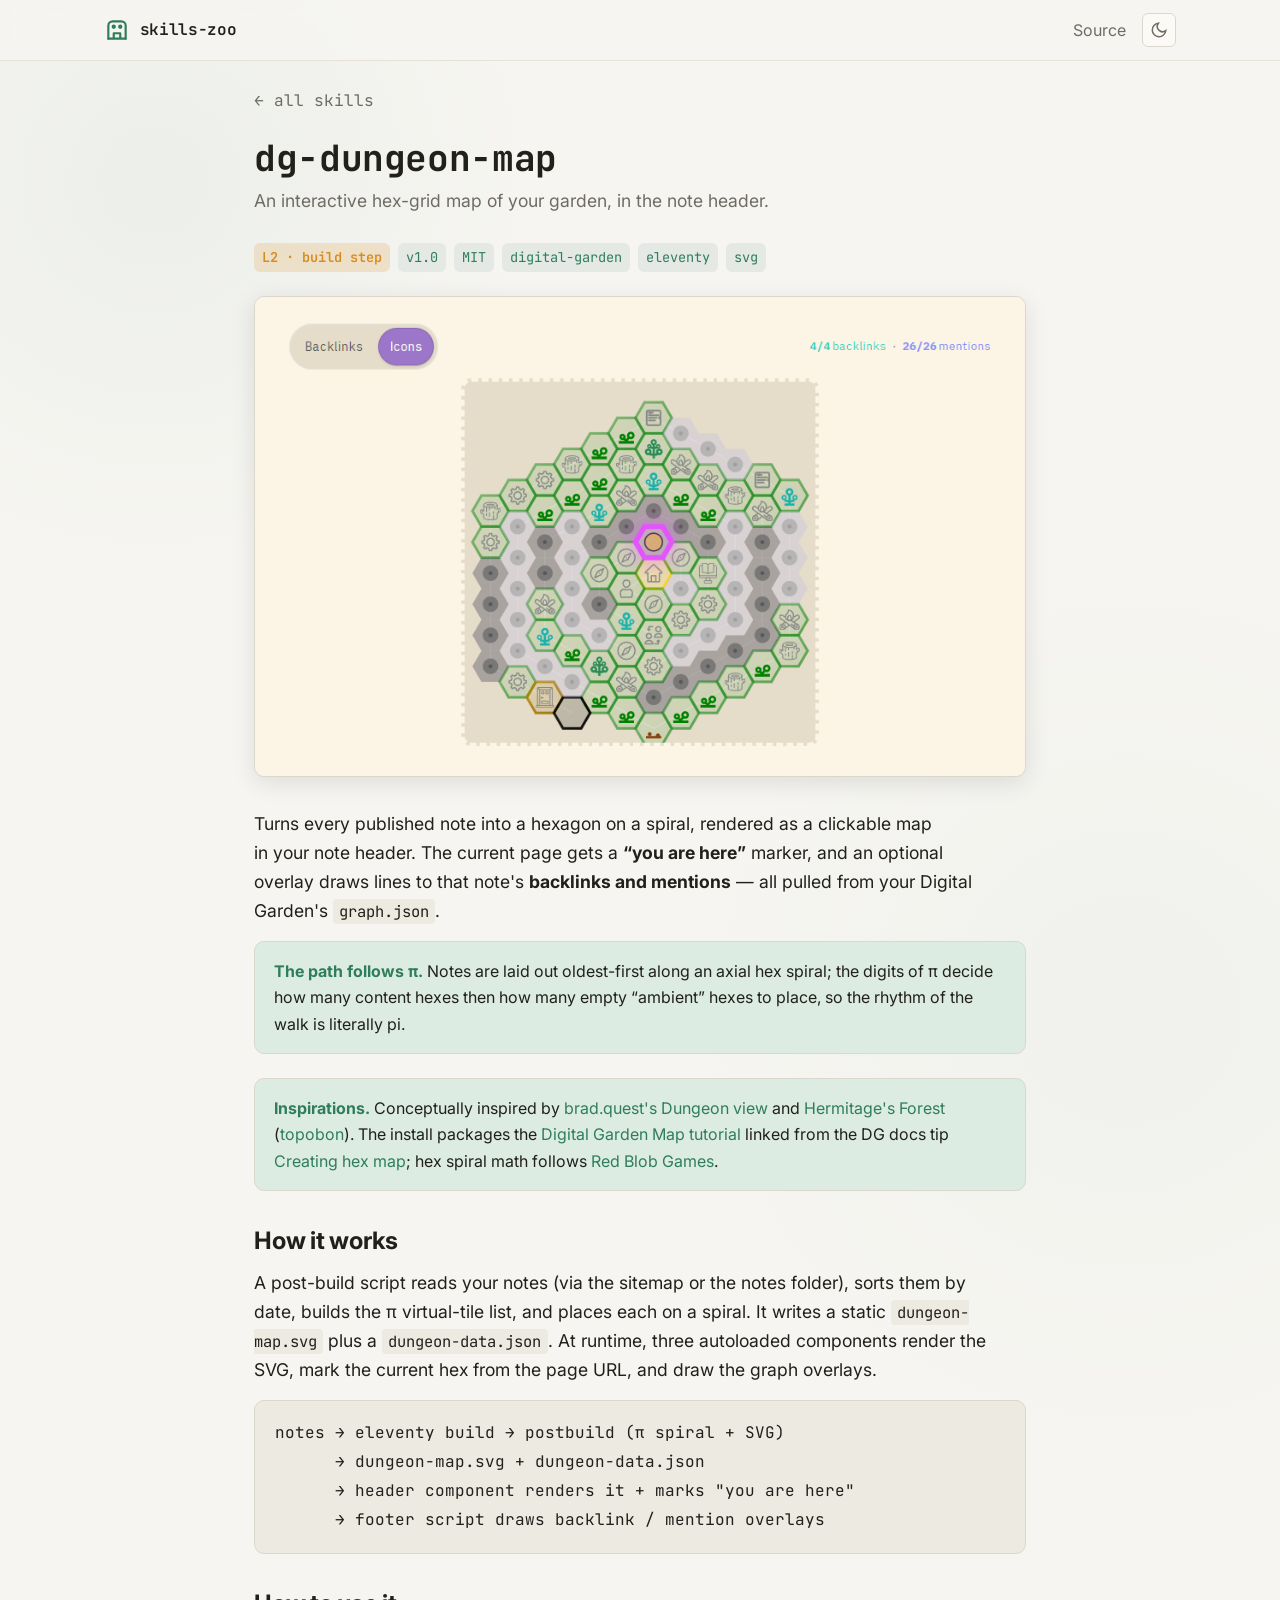
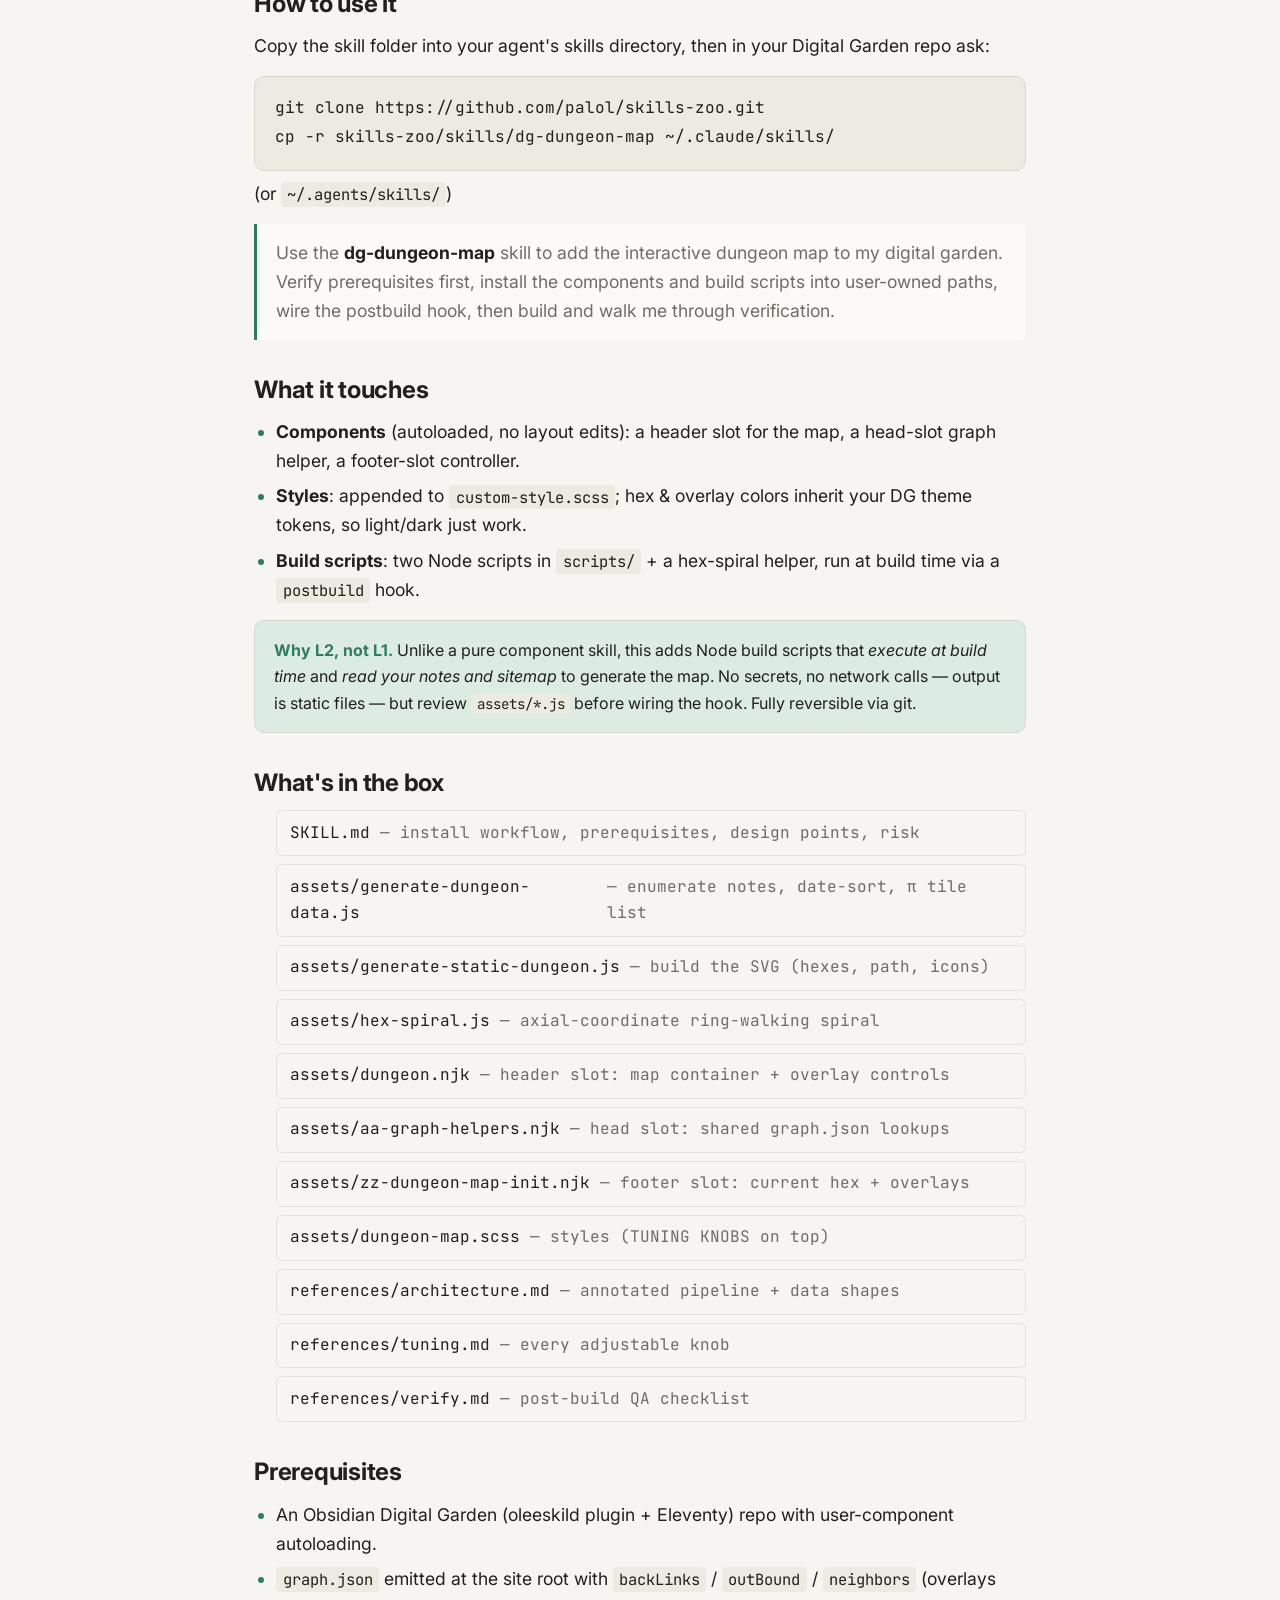
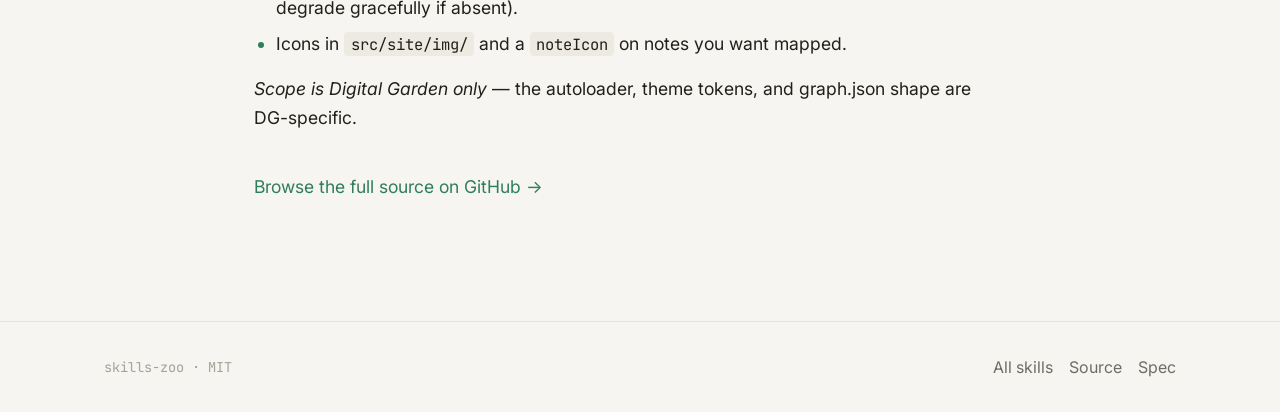
==== commit 6c74b35a: "Consolidate cross-branch site refinements Co-authored-by: Pa0 <palol@users.noreply.github.com>" ====
--- a/docs/skills/dg-dungeon-map/index.html
+++ b/docs/skills/dg-dungeon-map/index.html
@@ -3,6 +3,7 @@
 <head>
 <meta charset="utf-8">
 <meta name="viewport" content="width=device-width, initial-scale=1">
+<meta name="theme-color" content="#121311">
 <title>dg-dungeon-map — skills-zoo</title>
 <meta name="description" content="Add an interactive hex-grid dungeon map to an Obsidian Digital Garden site — a pi-driven spiral of your notes, a you-are-here marker, and backlink/mention overlays from graph.json.">
 <link rel="preconnect" href="https://fonts.googleapis.com">
@@ -21,6 +22,8 @@
 </head>
 <body>
 
+<a class="skip-link" href="#main">Skip to content</a>
+
 <header class="site-header">
   <div class="wrap">
     <a class="brand" href="../../">
@@ -37,7 +40,7 @@
   </div>
 </header>
 
-<main class="wrap prose">
+<main id="main" class="wrap prose">
 
   <a class="backlink" href="../../">← all skills</a>
 
@@ -77,7 +80,7 @@
   <p>Copy the skill folder into your agent's skills directory, then in your Digital Garden repo ask:</p>
   <pre><code>git clone https://github.com/palol/skills-zoo.git
 cp -r skills-zoo/skills/dg-dungeon-map ~/.claude/skills/</code></pre>
-  <p style="margin-top:-.75rem;color:var(--text-muted);font-size:var(--text-sm)">(or <code>~/.agents/skills/</code>)</p>
+  <p class="aside-note">(or <code>~/.agents/skills/</code>)</p>
   <blockquote><p>Use the <strong>dg-dungeon-map</strong> skill to add the interactive dungeon map to my digital garden. Verify prerequisites first, install the components and build scripts into user-owned paths, wire the postbuild hook, then build and walk me through verification.</p></blockquote>
 
   <h2>What it touches</h2>
@@ -114,7 +117,7 @@
   </ul>
   <p><em>Scope is Digital Garden only</em> — the autoloader, theme tokens, and graph.json shape are DG-specific.</p>
 
-  <p style="margin-top:2.5rem">
+  <p class="source-cta">
     <a href="https://github.com/palol/skills-zoo/tree/main/skills/dg-dungeon-map">Browse the full source on GitHub →</a>
   </p>
 
--- a/docs/style.css
+++ b/docs/style.css
@@ -3,6 +3,7 @@
    ============================================================ */
 
 :root, [data-theme="light"] {
+  color-scheme: light;
   --bg:            #f6f5f1;
   --surface:       #fbfaf7;
   --surface-2:     #efece5;
@@ -36,6 +37,7 @@
 }
 
 [data-theme="dark"] {
+  color-scheme: dark;
   --bg:            #121311;
   --surface:       #191b18;
   --surface-2:     #20231f;
@@ -55,6 +57,7 @@
 
 @media (prefers-color-scheme: dark) {
   :root:not([data-theme]) {
+    color-scheme: dark;
     --bg:#121311; --surface:#191b18; --surface-2:#20231f; --border:#2c302a;
     --divider:#23261f; --text:#d6d4cc; --text-muted:#8b8a80; --text-faint:#5c5b53;
     --accent:#6cc79a; --accent-hover:#85d6ae; --accent-soft:#1e2a23;
@@ -92,6 +95,15 @@
 }
 
 a,button { transition:color .18s ease, background .18s ease, border-color .18s ease, transform .18s ease, box-shadow .18s ease; }
+
+/* ---------- skip link ---------- */
+.skip-link {
+  position:absolute; left:1rem; top:-3rem; z-index:100;
+  font-family:var(--font-mono); font-size:var(--text-sm);
+  background:var(--accent); color:var(--bg); padding:.5rem .9rem;
+  border-radius:var(--radius-sm); transition:top .15s ease;
+}
+.skip-link:focus { top:1rem; color:var(--bg); text-decoration:none; }
 
 /* ---------- layout ---------- */
 .wrap { max-width:var(--maxw); margin-inline:auto; padding-inline:1.5rem; }
@@ -241,6 +253,10 @@
 .risk-pill--l2 {
   background:color-mix(in srgb, #d98a1f 18%, transparent);
   color:#d98a1f;
+}
+[data-theme="dark"] .risk-pill--l2 {
+  background:color-mix(in srgb, #e0a04a 18%, transparent);
+  color:#e0a04a;
 }
 
 /* ---------- how-it-works steps ---------- */
@@ -301,6 +317,8 @@
 .backlink:hover { color:var(--accent); text-decoration:none; }
 
 .meta-row { display:flex; gap:.5rem; flex-wrap:wrap; align-items:center; margin-bottom:1.5rem; }
+.aside-note { margin-top:-.75rem; color:var(--text-muted); font-size:var(--text-sm); }
+.source-cta { margin-top:2.5rem; }
 .filelist { list-style:none; margin:0; padding:0; display:grid; gap:.5rem; }
 .filelist li {
   font-family:var(--font-mono); font-size:var(--text-sm); color:var(--text-muted);
@@ -333,6 +351,7 @@
   .hero { padding-block:3rem 1.75rem; }
   .hero .lede { line-height:1.6; }
   .hero .install-hint { margin-top:1.75rem; padding-left:.9rem; gap:.6rem; }
+  .install-hint code { white-space:normal; overflow-wrap:anywhere; }
   section { padding-block:1.75rem; }
   .skill-index { margin-bottom:1.25rem; }
   .skill-index-pills { gap:.35rem; }
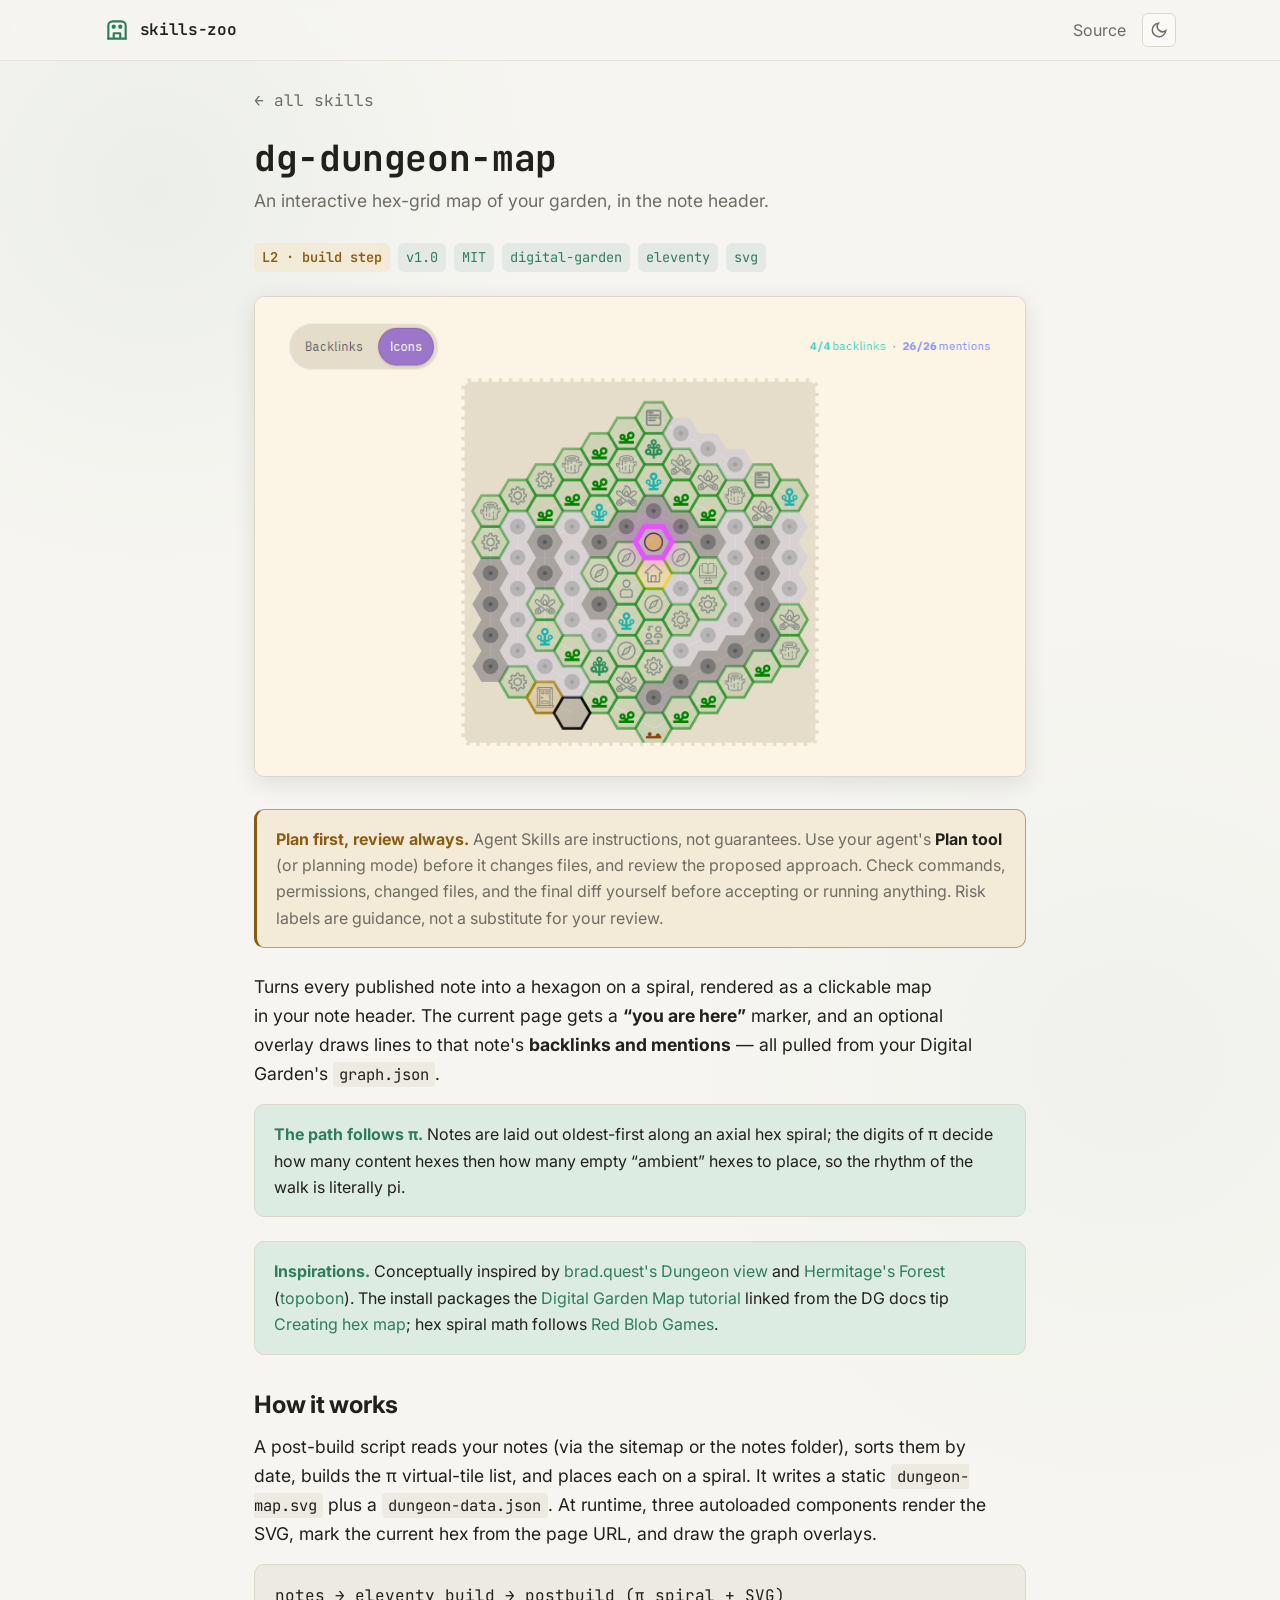
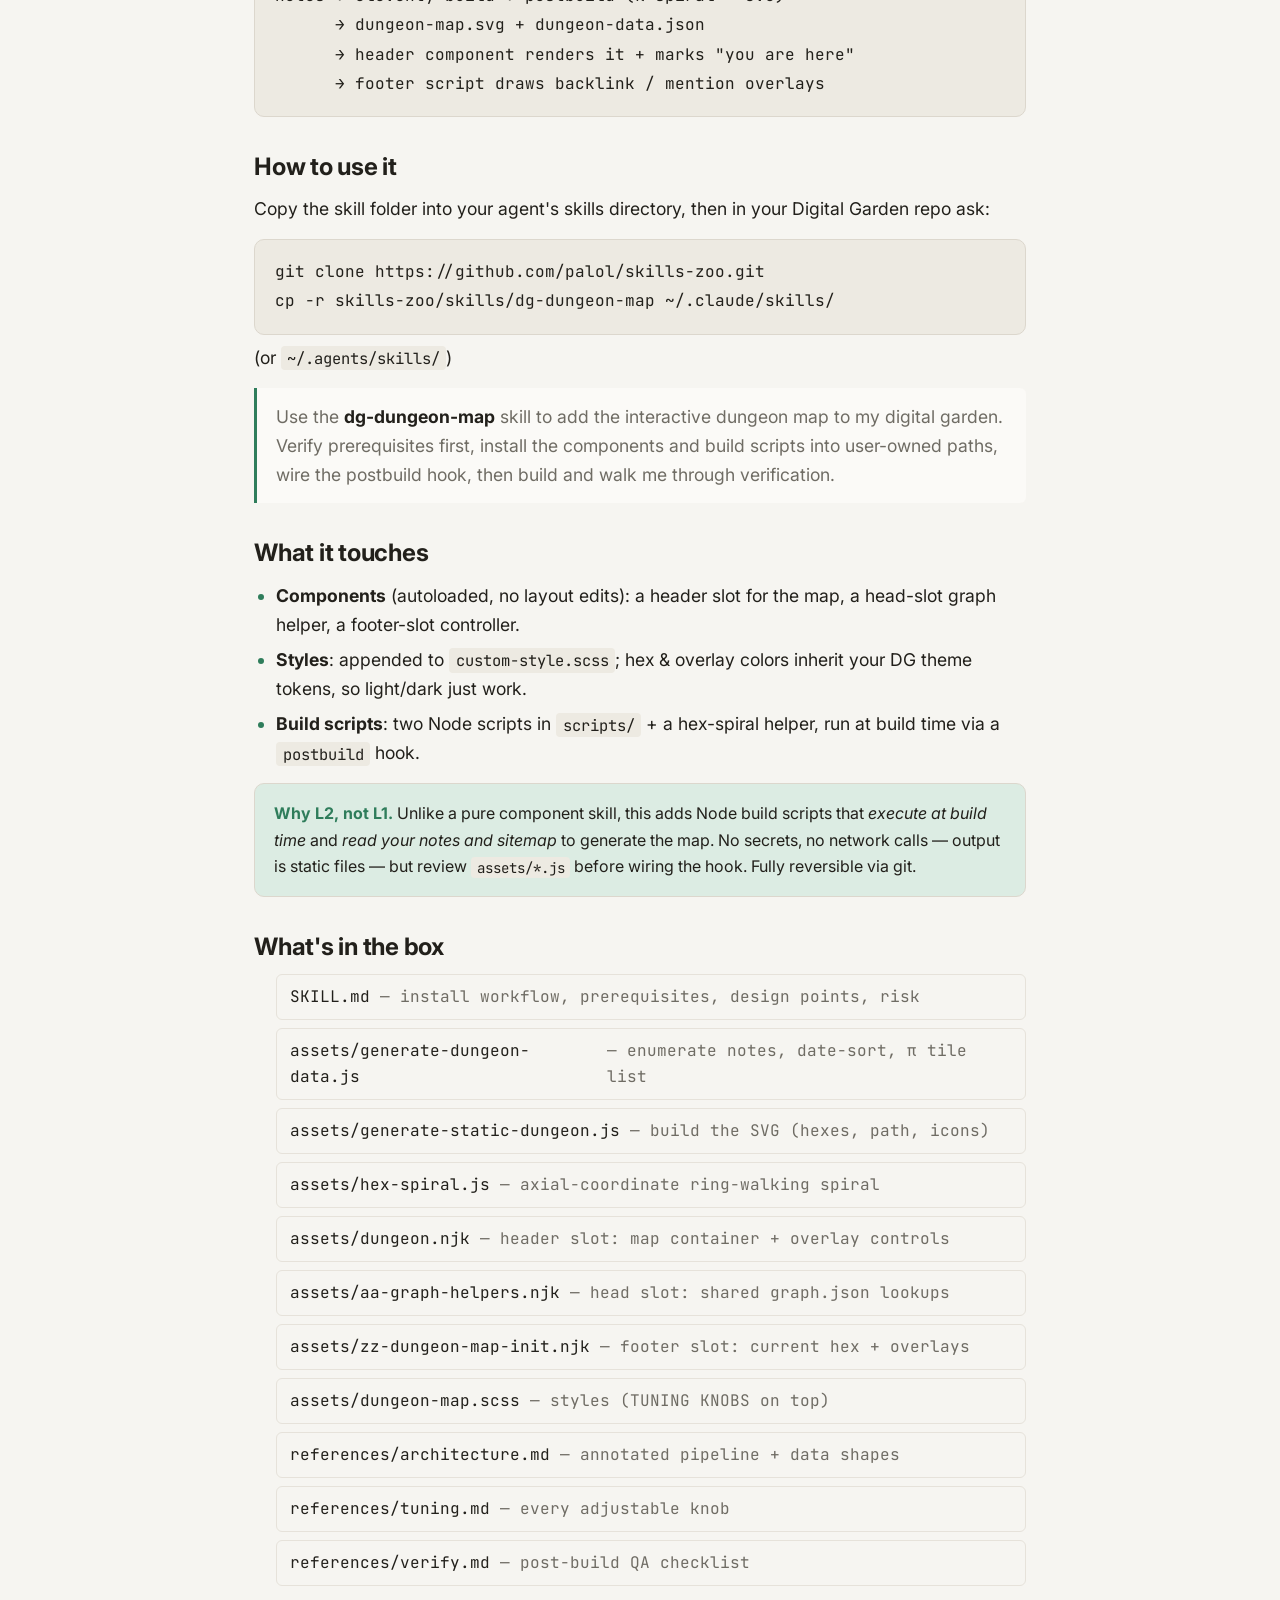
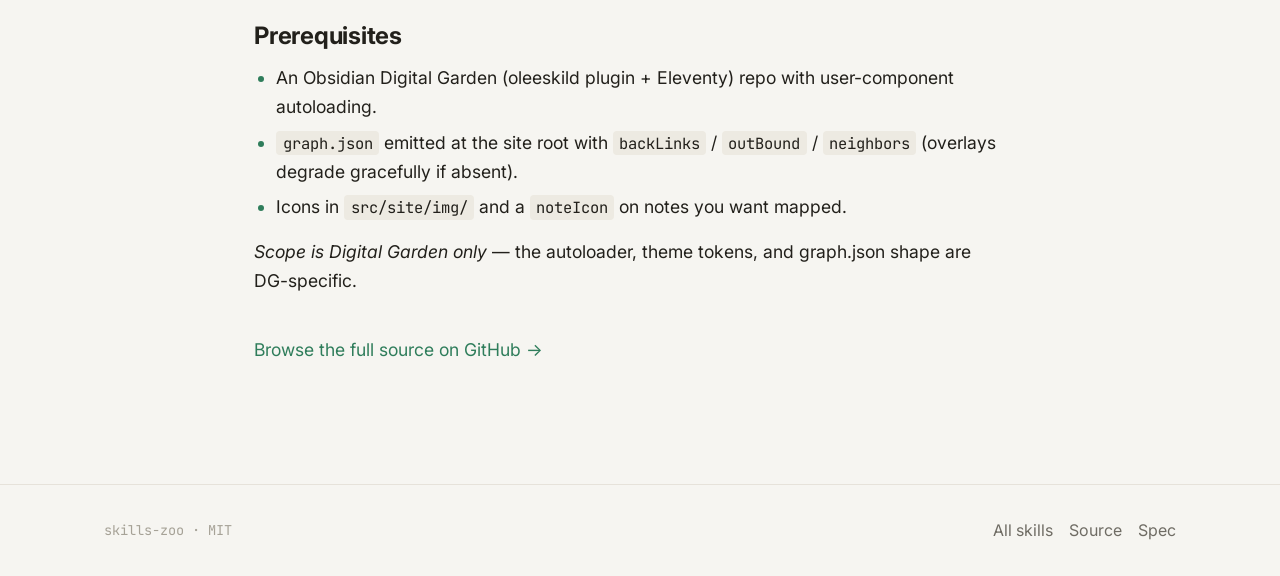
==== commit 7d89d884: "Add responsible-use guidance for agent skills Co-authored-by: Pa0 <palol@users.noreply.github.com>" ====
--- a/docs/skills/dg-dungeon-map/index.html
+++ b/docs/skills/dg-dungeon-map/index.html
@@ -59,6 +59,11 @@
   
   <img class="skill-shot skill-shot--dark" src="./preview-dark.png" alt="dg-dungeon-map example screenshot" loading="lazy" width="900" height="560">
   <img class="skill-shot skill-shot--light" src="./preview-light.png" alt="dg-dungeon-map example screenshot" loading="lazy" width="900" height="560">
+
+  <aside class="responsibility-note" aria-label="Responsible use">
+    <strong class="note-title">Plan first, review always.</strong>
+    Agent Skills are instructions, not guarantees. Use your agent&apos;s <strong>Plan tool</strong> (or planning mode) before it changes files, and review the proposed approach. Check commands, permissions, changed files, and the final diff yourself before accepting or running anything. Risk labels are guidance, not a substitute for your review.
+  </aside>
 <p>Turns every published note into a hexagon on a spiral, rendered as a clickable map in your note header. The current page gets a <strong>“you are here”</strong> marker, and an optional overlay draws lines to that note's <strong>backlinks and mentions</strong> — all pulled from your Digital Garden's <code>graph.json</code>.</p>
 
   <div class="callout">
--- a/docs/style.css
+++ b/docs/style.css
@@ -15,6 +15,8 @@
   --accent:        #2f7d5b;   /* garden green */
   --accent-hover:  #245f45;
   --accent-soft:   #dcece3;
+  --caution:       #8a5b12;
+  --caution-soft:  #f3ead7;
   --code-bg:       #edeae2;
   --tag-bg:        #e4e9e5;
 
@@ -49,6 +51,8 @@
   --accent:        #6cc79a;
   --accent-hover:  #85d6ae;
   --accent-soft:   #1e2a23;
+  --caution:       #e0a04a;
+  --caution-soft:  #2b2419;
   --code-bg:       #1c1f1b;
   --tag-bg:        #23291f;
   --shadow-sm: 0 1px 2px rgba(0, 0, 0, .2), 0 8px 24px rgba(0, 0, 0, .12);
@@ -251,12 +255,8 @@
   background:var(--accent-soft); color:var(--accent);
 }
 .risk-pill--l2 {
-  background:color-mix(in srgb, #d98a1f 18%, transparent);
-  color:#d98a1f;
-}
-[data-theme="dark"] .risk-pill--l2 {
-  background:color-mix(in srgb, #e0a04a 18%, transparent);
-  color:#e0a04a;
+  background:var(--caution-soft);
+  color:var(--caution);
 }
 
 /* ---------- how-it-works steps ---------- */
@@ -309,6 +309,15 @@
   font-size:var(--text-sm);
 }
 .callout strong { color:var(--accent); }
+
+.responsibility-note {
+  border:1px solid color-mix(in srgb, var(--caution) 45%, var(--border));
+  border-left:3px solid var(--caution);
+  border-radius:var(--radius); padding:1rem 1.2rem; margin:1.5rem 0;
+  background:var(--caution-soft); color:var(--text-muted); font-size:var(--text-sm);
+}
+.responsibility-note strong { color:var(--text); }
+.responsibility-note .note-title { color:var(--caution); }
 
 .backlink {
   display:inline-flex; align-items:center; gap:.4rem; font-family:var(--font-mono);
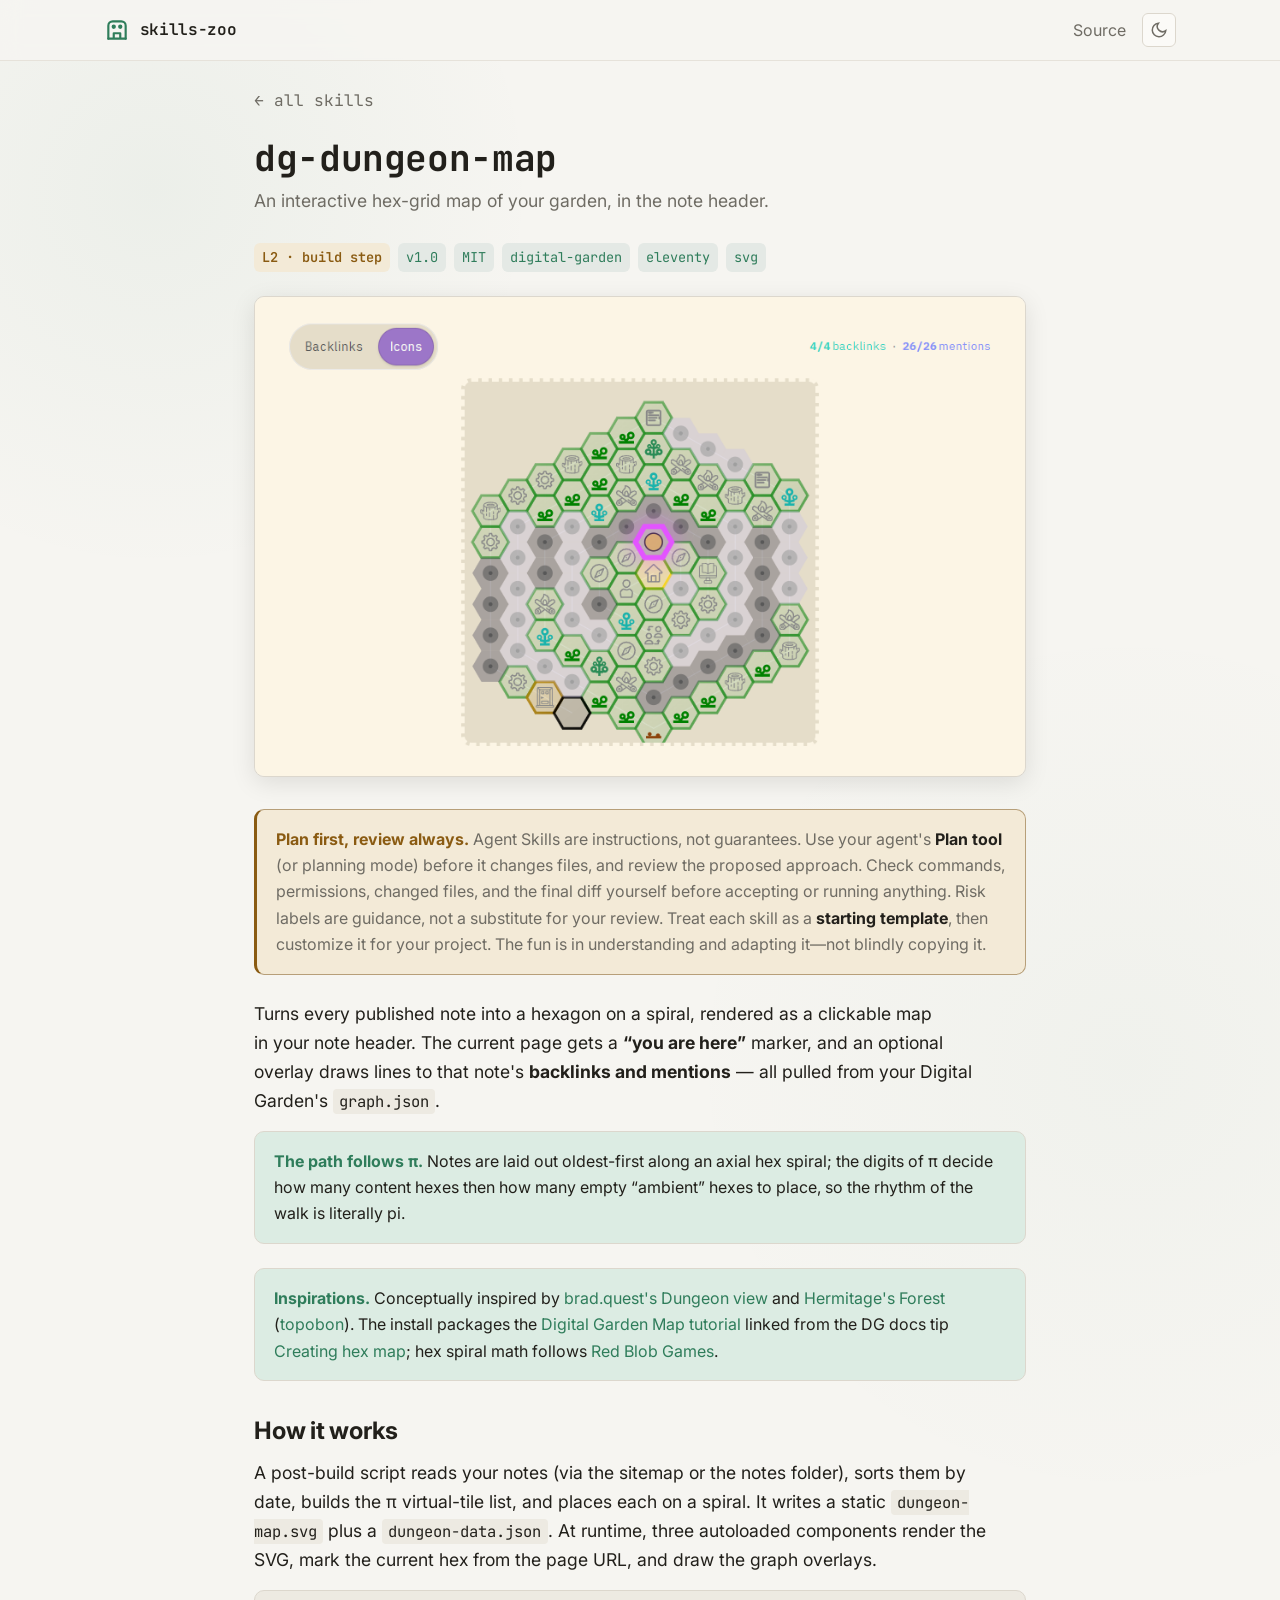
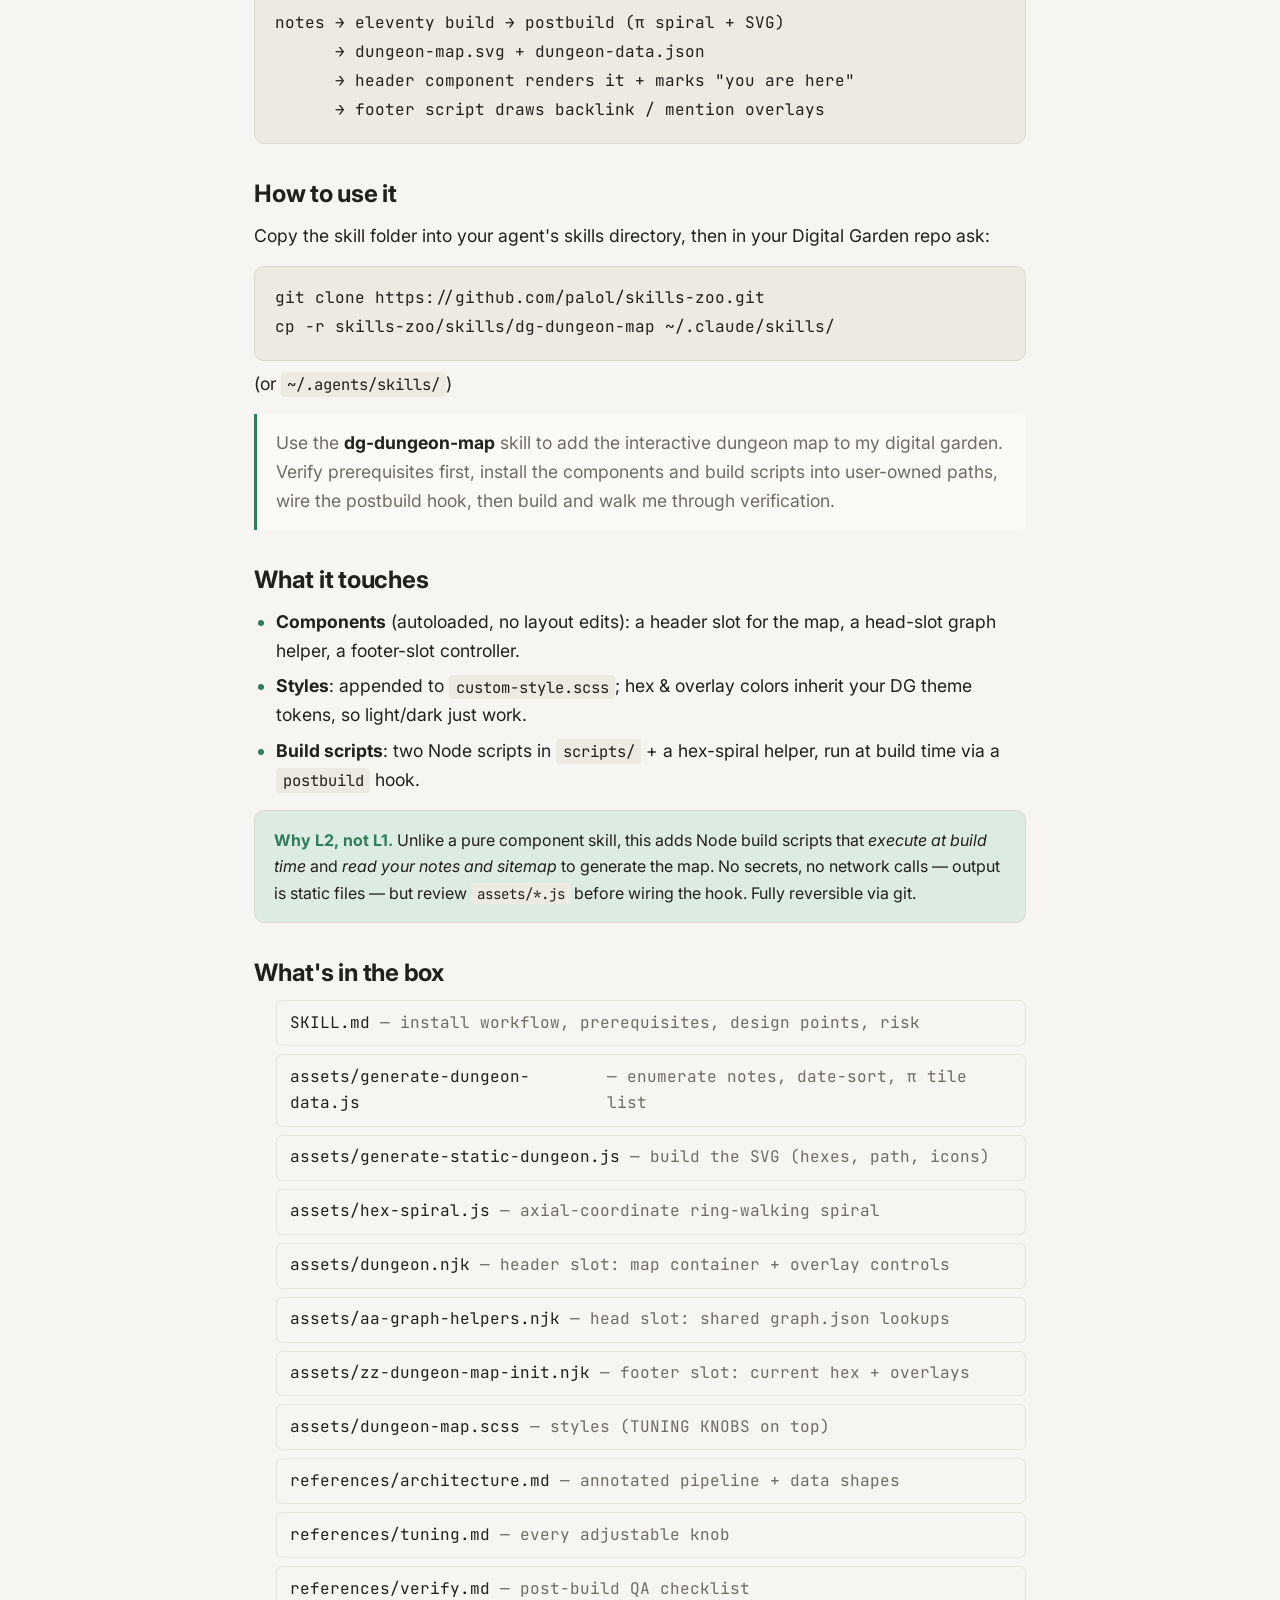
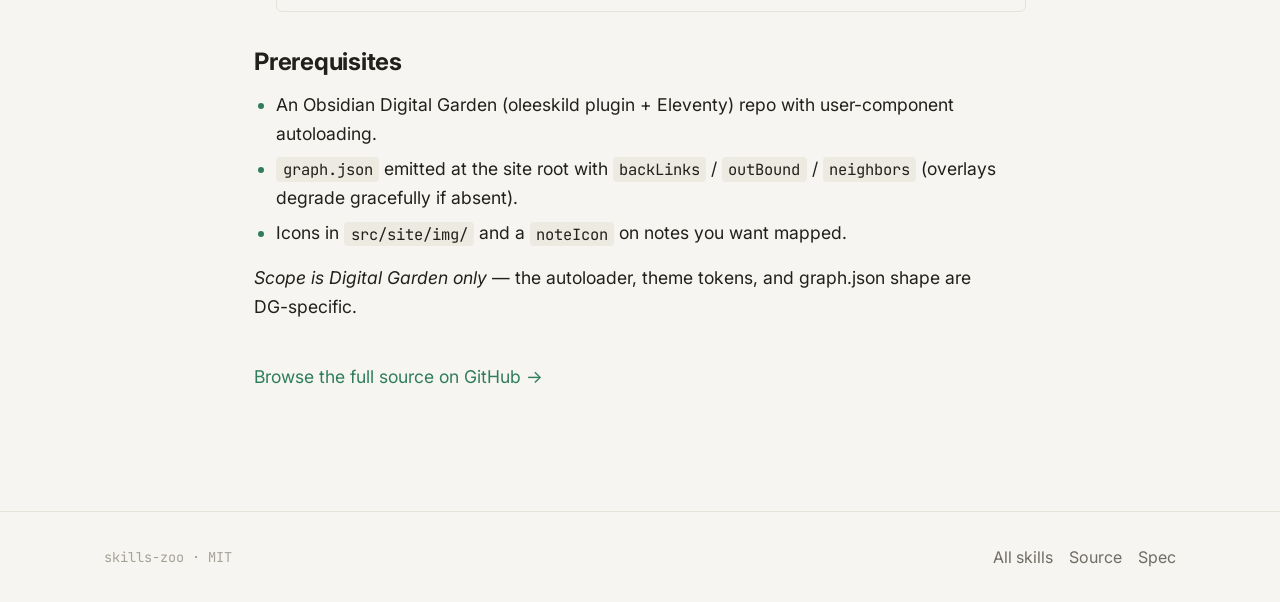
==== commit 29dfe457: "Frame skills as customizable starting templates Co-authored-by: Pa0 <palol@users.noreply.github.com>" ====
--- a/docs/skills/dg-dungeon-map/index.html
+++ b/docs/skills/dg-dungeon-map/index.html
@@ -62,7 +62,7 @@
 
   <aside class="responsibility-note" aria-label="Responsible use">
     <strong class="note-title">Plan first, review always.</strong>
-    Agent Skills are instructions, not guarantees. Use your agent&apos;s <strong>Plan tool</strong> (or planning mode) before it changes files, and review the proposed approach. Check commands, permissions, changed files, and the final diff yourself before accepting or running anything. Risk labels are guidance, not a substitute for your review.
+    Agent Skills are instructions, not guarantees. Use your agent&apos;s <strong>Plan tool</strong> (or planning mode) before it changes files, and review the proposed approach. Check commands, permissions, changed files, and the final diff yourself before accepting or running anything. Risk labels are guidance, not a substitute for your review. Treat each skill as a <strong>starting template</strong>, then customize it for your project. The fun is in understanding and adapting it—not blindly copying it.
   </aside>
 <p>Turns every published note into a hexagon on a spiral, rendered as a clickable map in your note header. The current page gets a <strong>“you are here”</strong> marker, and an optional overlay draws lines to that note's <strong>backlinks and mentions</strong> — all pulled from your Digital Garden's <code>graph.json</code>.</p>
 
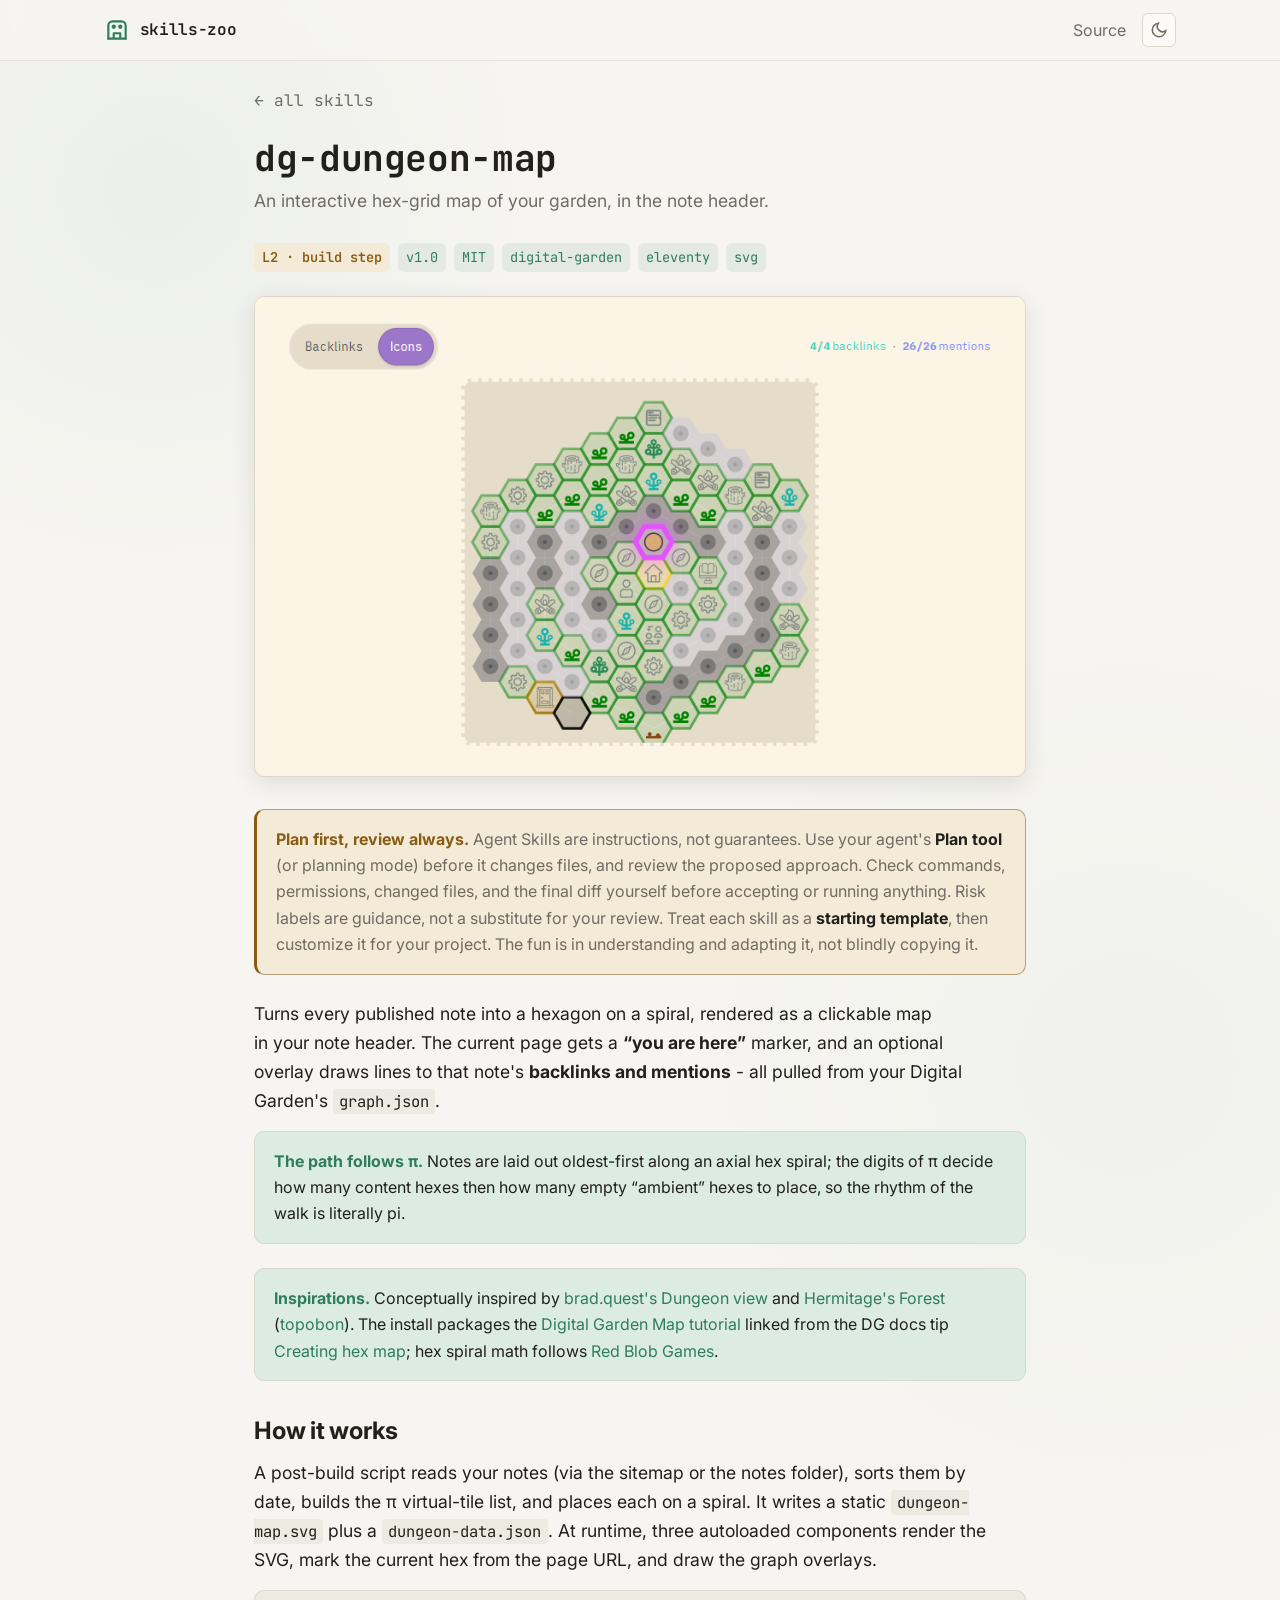
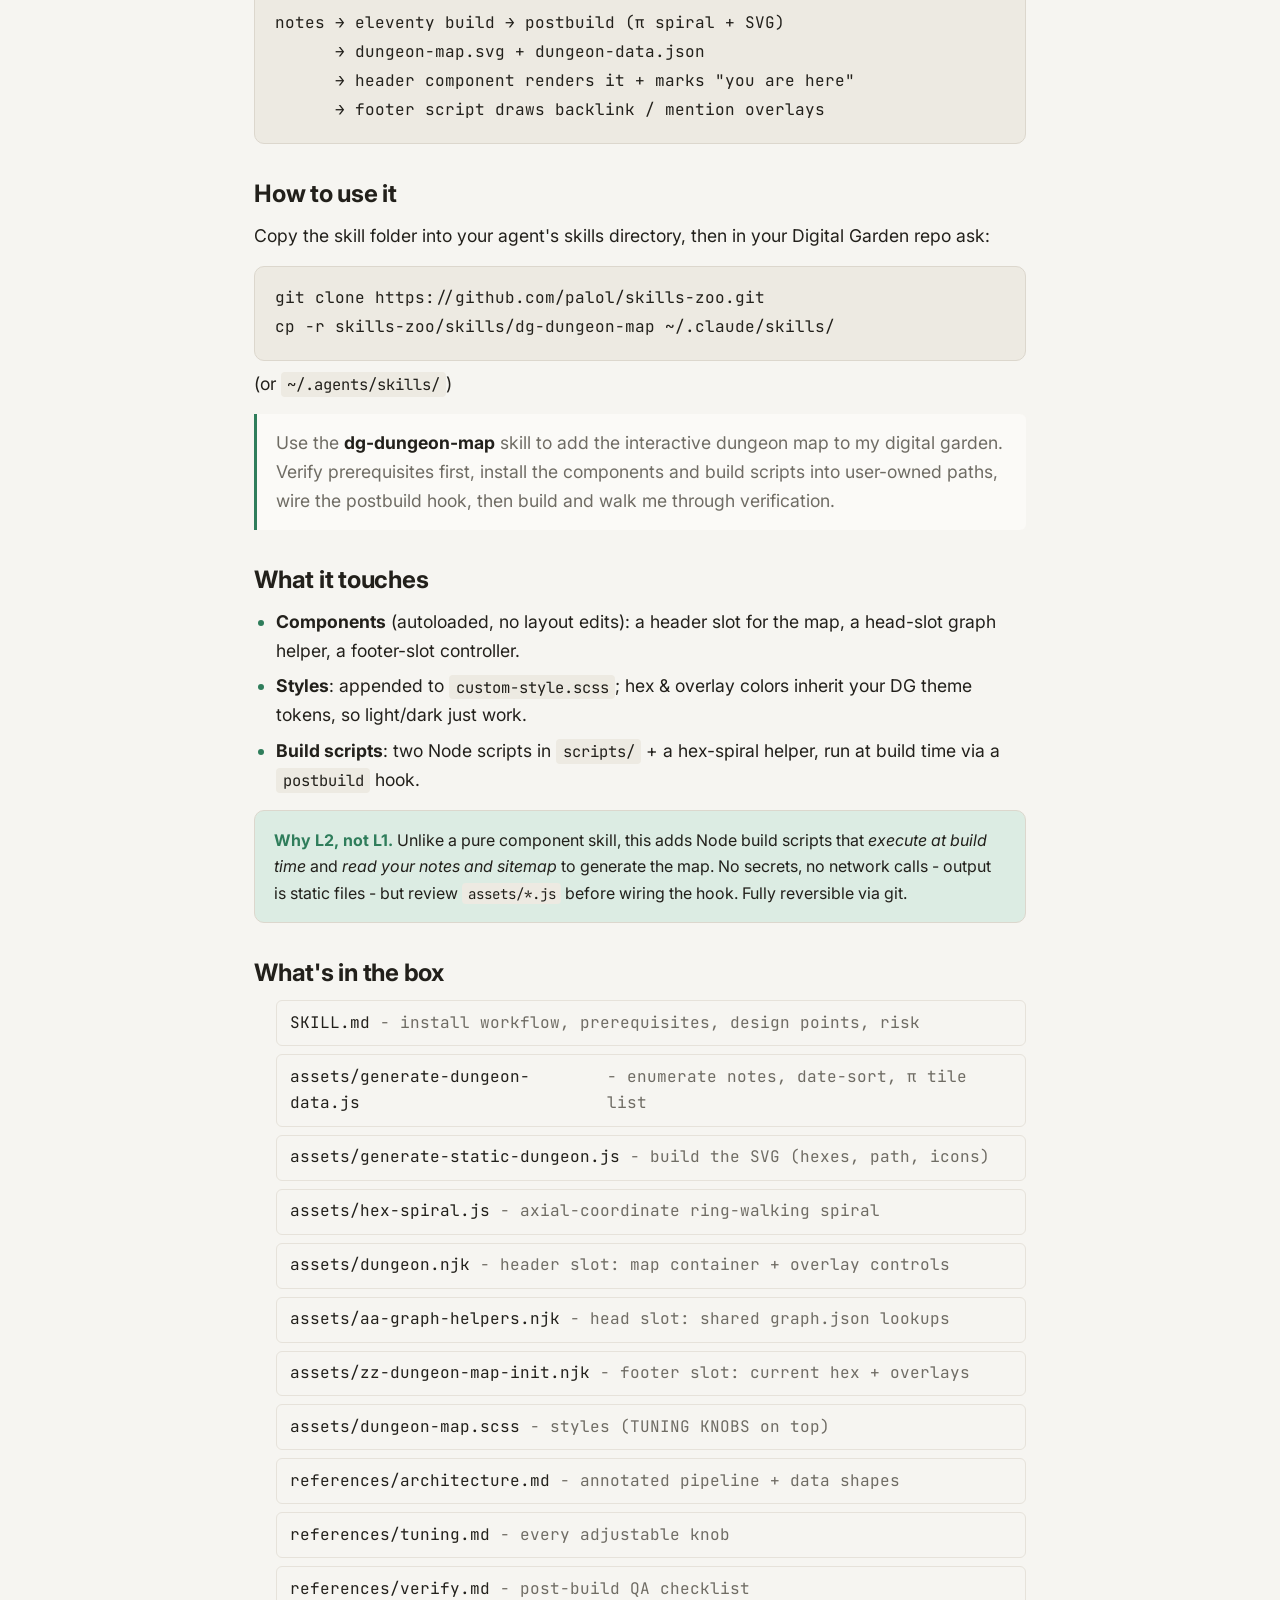
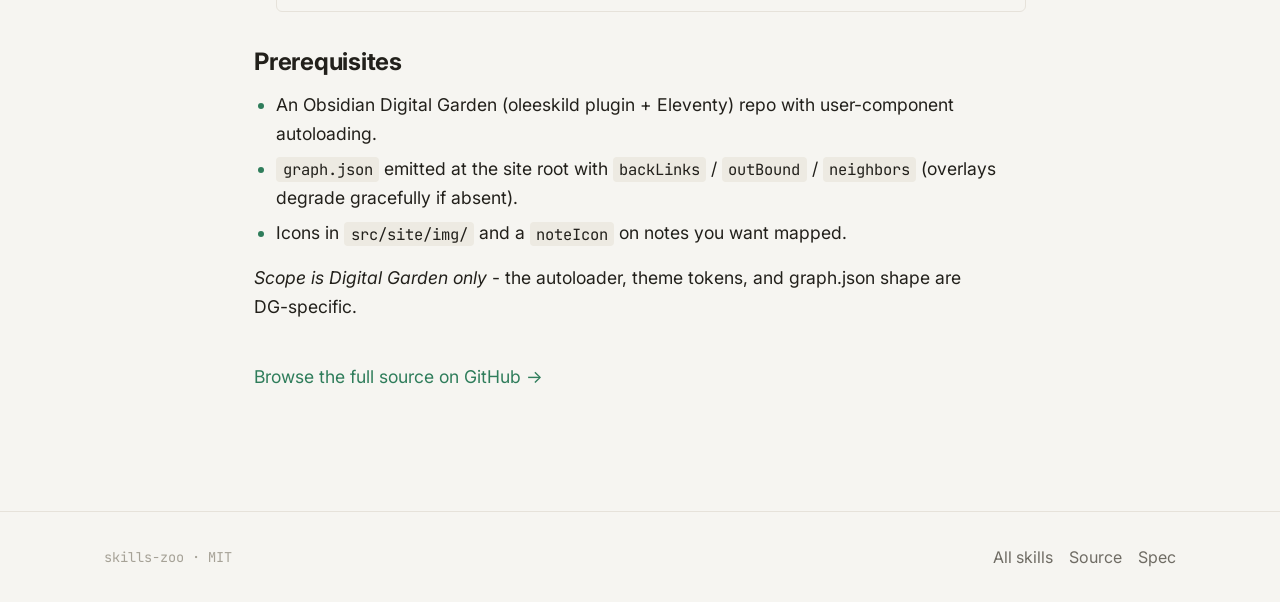
==== commit 1ba877d5: "Replace em dashes with plain hyphens across docs and skills Co-authored-by: Pa0 <palol@users.noreply" ====
--- a/docs/skills/dg-dungeon-map/index.html
+++ b/docs/skills/dg-dungeon-map/index.html
@@ -4,8 +4,8 @@
 <meta charset="utf-8">
 <meta name="viewport" content="width=device-width, initial-scale=1">
 <meta name="theme-color" content="#121311">
-<title>dg-dungeon-map — skills-zoo</title>
-<meta name="description" content="Add an interactive hex-grid dungeon map to an Obsidian Digital Garden site — a pi-driven spiral of your notes, a you-are-here marker, and backlink/mention overlays from graph.json.">
+<title>dg-dungeon-map - skills-zoo</title>
+<meta name="description" content="Add an interactive hex-grid dungeon map to an Obsidian Digital Garden site - a pi-driven spiral of your notes, a you-are-here marker, and backlink/mention overlays from graph.json.">
 <link rel="preconnect" href="https://fonts.googleapis.com">
 <link rel="preconnect" href="https://fonts.gstatic.com" crossorigin>
 <link href="https://fonts.googleapis.com/css2?family=Inter:wght@400;500;600&family=JetBrains+Mono:wght@400;500;600&display=swap" rel="stylesheet">
@@ -13,8 +13,8 @@
 <script src="../../theme.js"></script>
 <link rel="icon" href="data:image/svg+xml,%3Csvg xmlns='http://www.w3.org/2000/svg' viewBox='0 0 24 24' fill='none' stroke='%236cc79a' stroke-width='2'%3E%3Cpath d='M4 20V8a4 4 0 0 1 4-4h8a4 4 0 0 1 4 4v12'/%3E%3Cpath d='M4 20h16M9 20v-5h6v5'/%3E%3Ccircle cx='9' cy='9' r='1'/%3E%3Ccircle cx='15' cy='9' r='1'/%3E%3C/svg%3E">
 <meta property="og:type" content="article">
-<meta property="og:title" content="dg-dungeon-map — skills-zoo">
-<meta property="og:description" content="Add an interactive hex-grid dungeon map to an Obsidian Digital Garden site — a pi-driven spiral of your notes, a you-are-here marker, and backlink/mention overlays from graph.json.">
+<meta property="og:title" content="dg-dungeon-map - skills-zoo">
+<meta property="og:description" content="Add an interactive hex-grid dungeon map to an Obsidian Digital Garden site - a pi-driven spiral of your notes, a you-are-here marker, and backlink/mention overlays from graph.json.">
 <meta property="og:image" content="https://palol.github.io/skills-zoo/skills/dg-dungeon-map/preview-dark.png">
 <meta property="og:url" content="https://palol.github.io/skills-zoo/skills/dg-dungeon-map/">
 <meta name="twitter:card" content="summary_large_image">
@@ -62,9 +62,9 @@
 
   <aside class="responsibility-note" aria-label="Responsible use">
     <strong class="note-title">Plan first, review always.</strong>
-    Agent Skills are instructions, not guarantees. Use your agent&apos;s <strong>Plan tool</strong> (or planning mode) before it changes files, and review the proposed approach. Check commands, permissions, changed files, and the final diff yourself before accepting or running anything. Risk labels are guidance, not a substitute for your review. Treat each skill as a <strong>starting template</strong>, then customize it for your project. The fun is in understanding and adapting it—not blindly copying it.
+    Agent Skills are instructions, not guarantees. Use your agent&apos;s <strong>Plan tool</strong> (or planning mode) before it changes files, and review the proposed approach. Check commands, permissions, changed files, and the final diff yourself before accepting or running anything. Risk labels are guidance, not a substitute for your review. Treat each skill as a <strong>starting template</strong>, then customize it for your project. The fun is in understanding and adapting it, not blindly copying it.
   </aside>
-<p>Turns every published note into a hexagon on a spiral, rendered as a clickable map in your note header. The current page gets a <strong>“you are here”</strong> marker, and an optional overlay draws lines to that note's <strong>backlinks and mentions</strong> — all pulled from your Digital Garden's <code>graph.json</code>.</p>
+<p>Turns every published note into a hexagon on a spiral, rendered as a clickable map in your note header. The current page gets a <strong>“you are here”</strong> marker, and an optional overlay draws lines to that note's <strong>backlinks and mentions</strong> - all pulled from your Digital Garden's <code>graph.json</code>.</p>
 
   <div class="callout">
     <strong>The path follows π.</strong> Notes are laid out oldest-first along an axial hex spiral; the digits of π decide how many content hexes then how many empty “ambient” hexes to place, so the rhythm of the walk is literally pi.
@@ -96,22 +96,22 @@
   </ul>
 
   <div class="callout">
-    <strong>Why L2, not L1.</strong> Unlike a pure component skill, this adds Node build scripts that <em>execute at build time</em> and <em>read your notes and sitemap</em> to generate the map. No secrets, no network calls — output is static files — but review <code>assets/*.js</code> before wiring the hook. Fully reversible via git.
+    <strong>Why L2, not L1.</strong> Unlike a pure component skill, this adds Node build scripts that <em>execute at build time</em> and <em>read your notes and sitemap</em> to generate the map. No secrets, no network calls - output is static files - but review <code>assets/*.js</code> before wiring the hook. Fully reversible via git.
   </div>
 
   <h2>What's in the box</h2>
   <ul class="filelist" role="list">
-    <li><span class="fname">SKILL.md</span> — install workflow, prerequisites, design points, risk</li>
-    <li><span class="fname">assets/generate-dungeon-data.js</span> — enumerate notes, date-sort, π tile list</li>
-    <li><span class="fname">assets/generate-static-dungeon.js</span> — build the SVG (hexes, path, icons)</li>
-    <li><span class="fname">assets/hex-spiral.js</span> — axial-coordinate ring-walking spiral</li>
-    <li><span class="fname">assets/dungeon.njk</span> — header slot: map container + overlay controls</li>
-    <li><span class="fname">assets/aa-graph-helpers.njk</span> — head slot: shared graph.json lookups</li>
-    <li><span class="fname">assets/zz-dungeon-map-init.njk</span> — footer slot: current hex + overlays</li>
-    <li><span class="fname">assets/dungeon-map.scss</span> — styles (TUNING KNOBS on top)</li>
-    <li><span class="fname">references/architecture.md</span> — annotated pipeline + data shapes</li>
-    <li><span class="fname">references/tuning.md</span> — every adjustable knob</li>
-    <li><span class="fname">references/verify.md</span> — post-build QA checklist</li>
+    <li><span class="fname">SKILL.md</span> - install workflow, prerequisites, design points, risk</li>
+    <li><span class="fname">assets/generate-dungeon-data.js</span> - enumerate notes, date-sort, π tile list</li>
+    <li><span class="fname">assets/generate-static-dungeon.js</span> - build the SVG (hexes, path, icons)</li>
+    <li><span class="fname">assets/hex-spiral.js</span> - axial-coordinate ring-walking spiral</li>
+    <li><span class="fname">assets/dungeon.njk</span> - header slot: map container + overlay controls</li>
+    <li><span class="fname">assets/aa-graph-helpers.njk</span> - head slot: shared graph.json lookups</li>
+    <li><span class="fname">assets/zz-dungeon-map-init.njk</span> - footer slot: current hex + overlays</li>
+    <li><span class="fname">assets/dungeon-map.scss</span> - styles (TUNING KNOBS on top)</li>
+    <li><span class="fname">references/architecture.md</span> - annotated pipeline + data shapes</li>
+    <li><span class="fname">references/tuning.md</span> - every adjustable knob</li>
+    <li><span class="fname">references/verify.md</span> - post-build QA checklist</li>
   </ul>
 
   <h2>Prerequisites</h2>
@@ -120,7 +120,7 @@
     <li><code>graph.json</code> emitted at the site root with <code>backLinks</code> / <code>outBound</code> / <code>neighbors</code> (overlays degrade gracefully if absent).</li>
     <li>Icons in <code>src/site/img/</code> and a <code>noteIcon</code> on notes you want mapped.</li>
   </ul>
-  <p><em>Scope is Digital Garden only</em> — the autoloader, theme tokens, and graph.json shape are DG-specific.</p>
+  <p><em>Scope is Digital Garden only</em> - the autoloader, theme tokens, and graph.json shape are DG-specific.</p>
 
   <p class="source-cta">
     <a href="https://github.com/palol/skills-zoo/tree/main/skills/dg-dungeon-map">Browse the full source on GitHub →</a>
--- a/docs/style.css
+++ b/docs/style.css
@@ -1,5 +1,5 @@
 /* ============================================================
-   skills-zoo docs — dark-first terminal/garden aesthetic
+   skills-zoo docs - dark-first terminal/garden aesthetic
    ============================================================ */
 
 :root, [data-theme="light"] {
@@ -65,6 +65,7 @@
     --bg:#121311; --surface:#191b18; --surface-2:#20231f; --border:#2c302a;
     --divider:#23261f; --text:#d6d4cc; --text-muted:#8b8a80; --text-faint:#5c5b53;
     --accent:#6cc79a; --accent-hover:#85d6ae; --accent-soft:#1e2a23;
+    --caution:#e0a04a; --caution-soft:#2b2419;
     --code-bg:#1c1f1b; --tag-bg:#23291f;
   }
 }
@@ -215,16 +216,32 @@
   padding:.3rem .62rem; text-decoration:none; transition:color .15s ease, border-color .15s ease, transform .15s ease;
 }
 .skill-index-pill:hover { color:var(--accent); border-color:var(--accent); text-decoration:none; transform:translateY(-1px); }
+/* meta entries use the amber caution tone as a contrast accent vs. garden green */
 .skill-index-pill--meta {
   border-style:dashed;
+  border-color:color-mix(in srgb, var(--caution) 40%, var(--border));
   color:var(--text-faint);
 }
-.skill-index-pill--meta:hover { color:var(--accent); border-color:var(--accent); }
+.skill-index-pill--meta:hover { color:var(--caution); border-color:var(--caution); }
 .skill-card { scroll-margin-top:1.5rem; }
 .skill-card--meta {
   border-style:dashed;
-}
-.skill-card--meta:hover { border-style:dashed; }
+  border-color:color-mix(in srgb, var(--caution) 40%, var(--border));
+  background:transparent;
+  box-shadow:none;
+}
+.skill-card--meta h3 { color:var(--text-muted); }
+/* gray out the preview frame; hover restores color */
+.skill-card--meta .sc-thumb { filter:grayscale(1) contrast(.92); opacity:.85; }
+.skill-card--meta::before { background:var(--caution); }
+.skill-card--meta:hover {
+  border-style:dashed;
+  border-color:color-mix(in srgb, var(--caution) 72%, var(--border));
+  background:var(--surface);
+}
+.skill-card--meta:hover h3 { color:var(--text); }
+.skill-card--meta:hover h3::after { color:var(--caution); }
+.skill-card--meta:hover .sc-thumb { opacity:1; }
 /* card thumbnail preview */
 .sc-thumb {
   display:block; width:calc(100% + 3rem); margin:-1.4rem -1.5rem 1.1rem;
